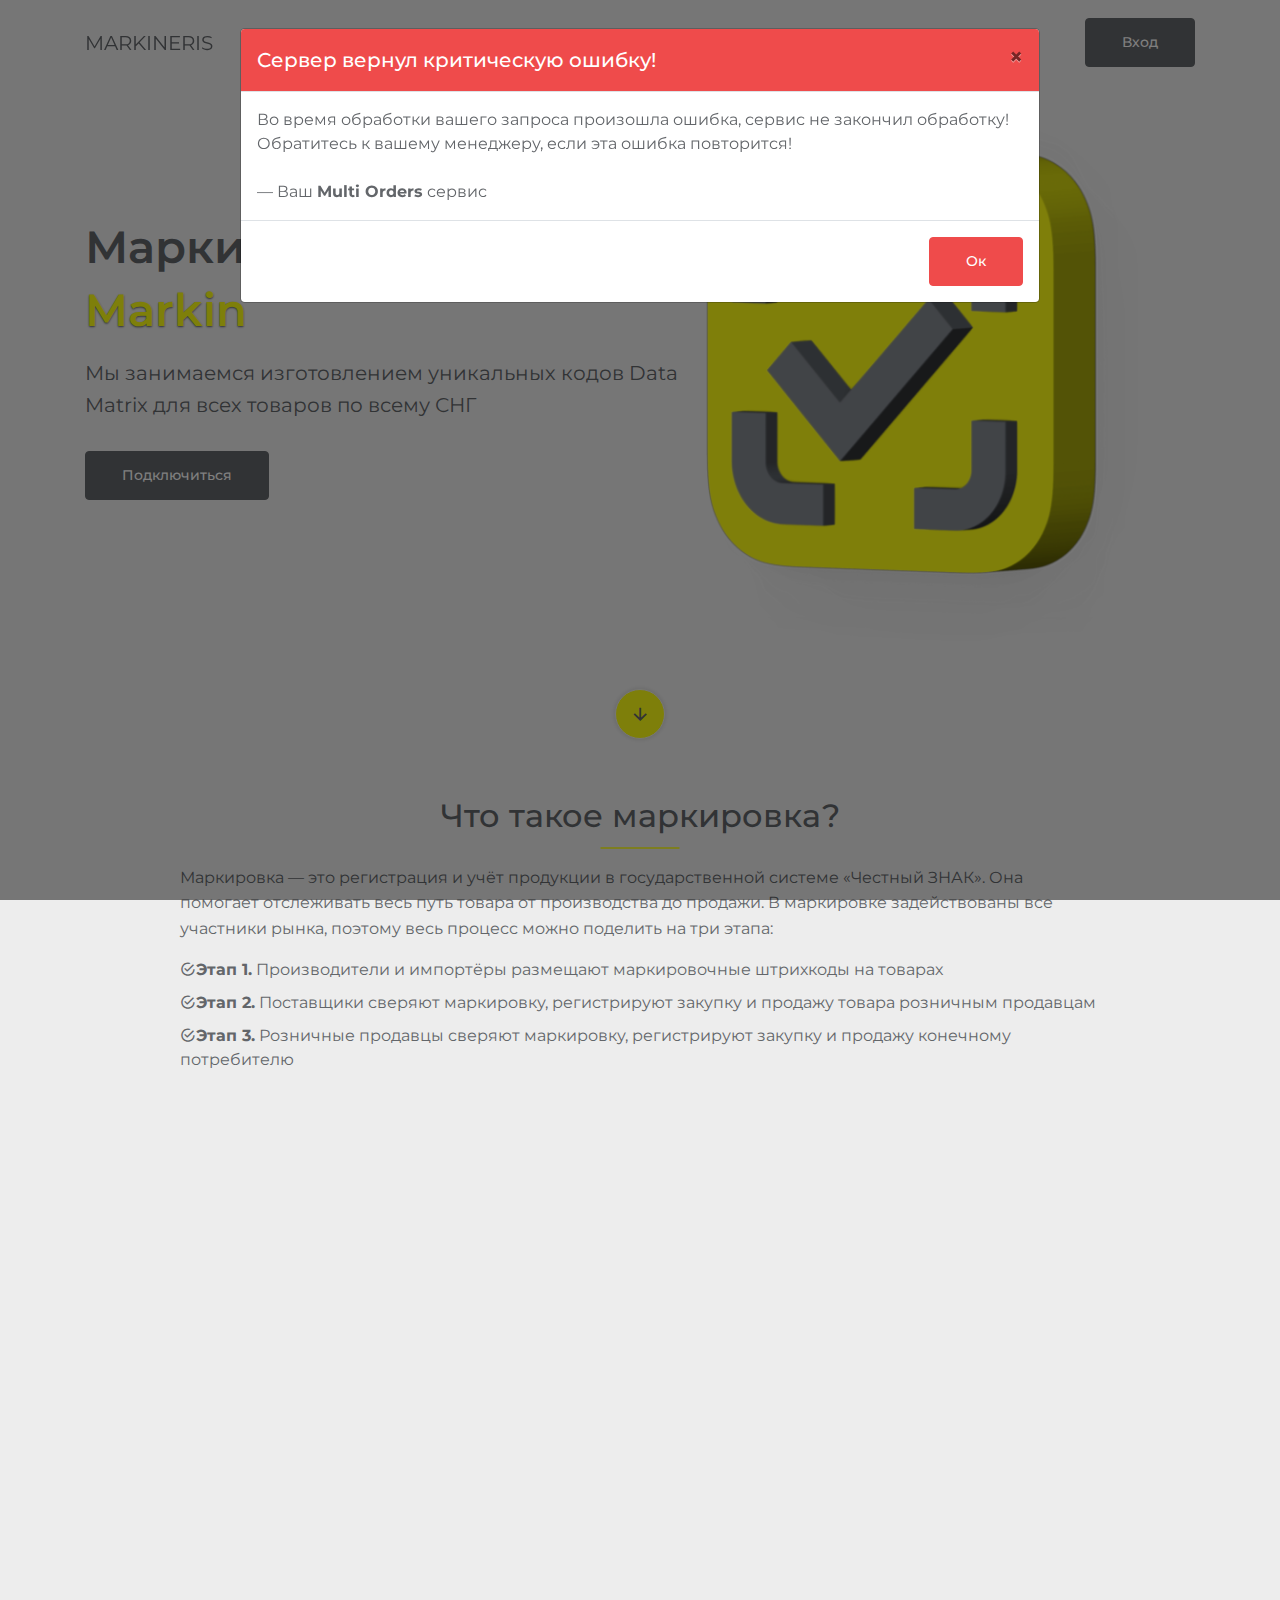
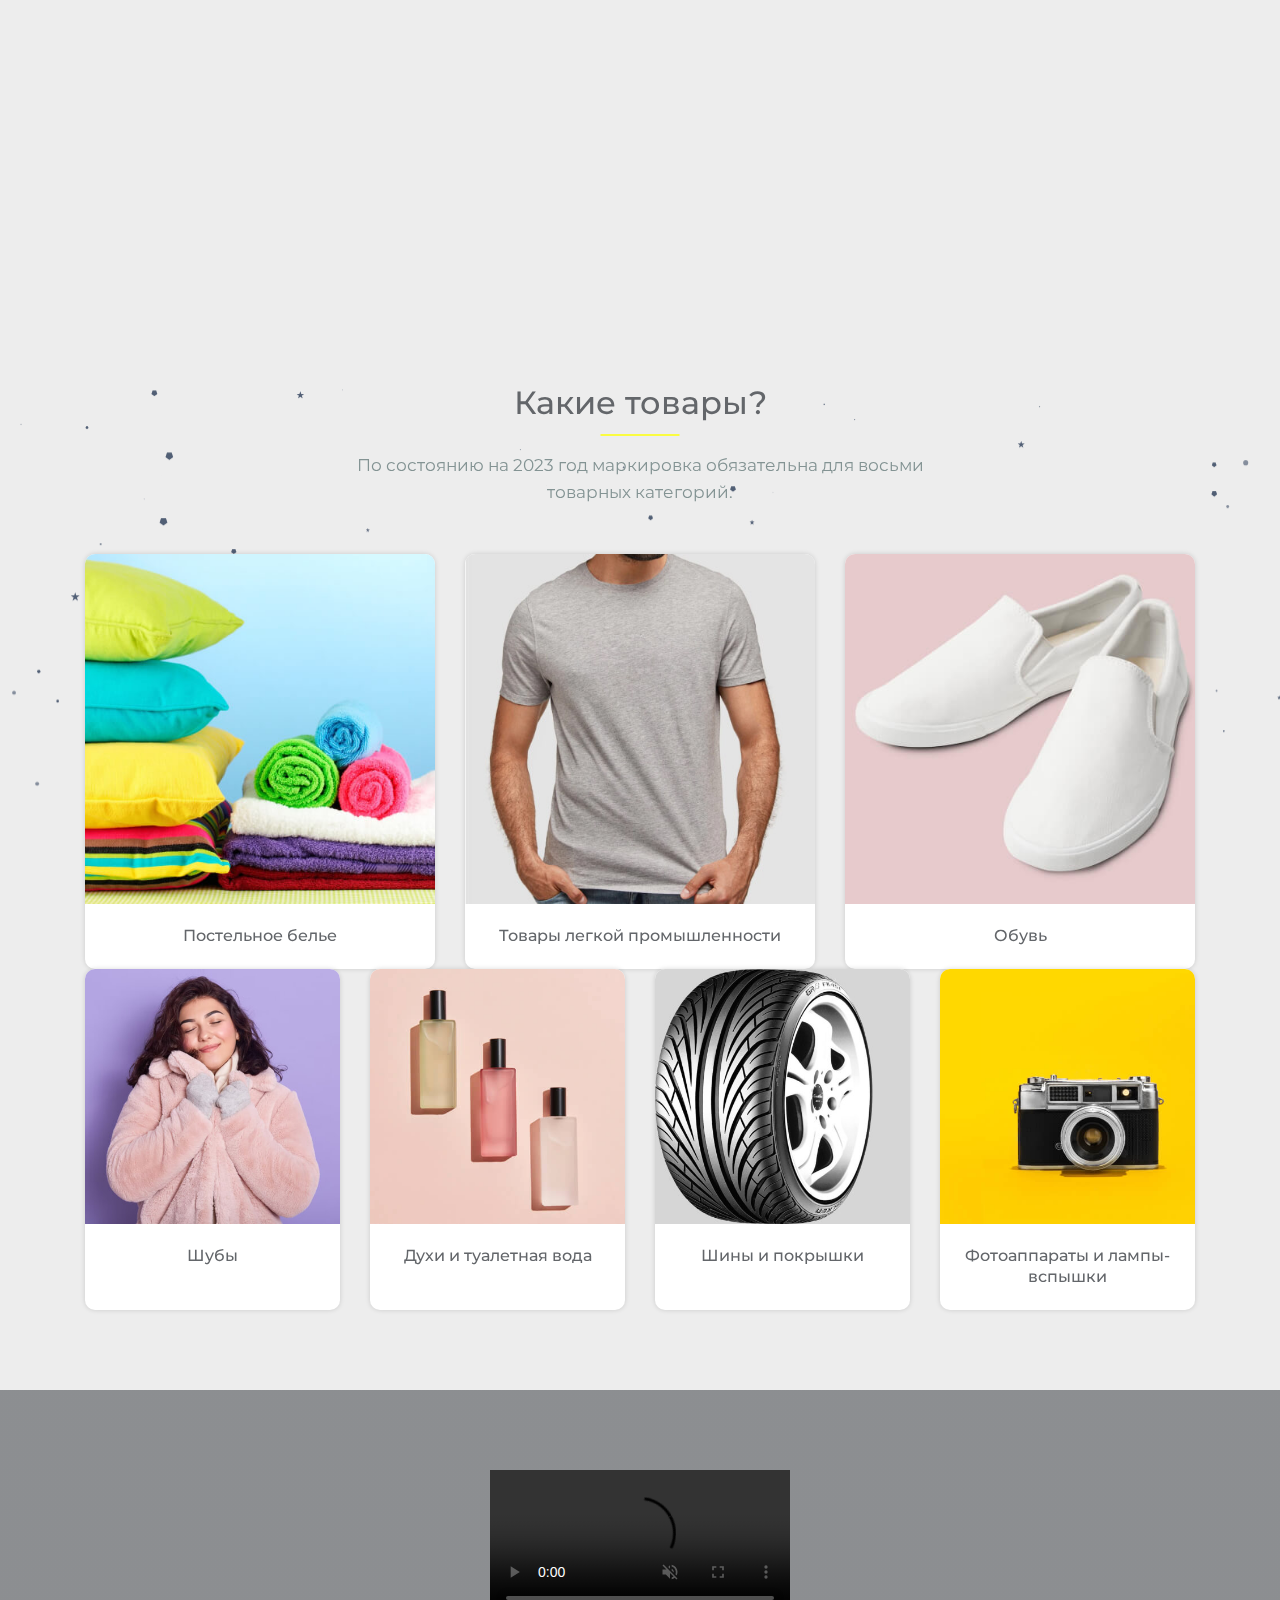
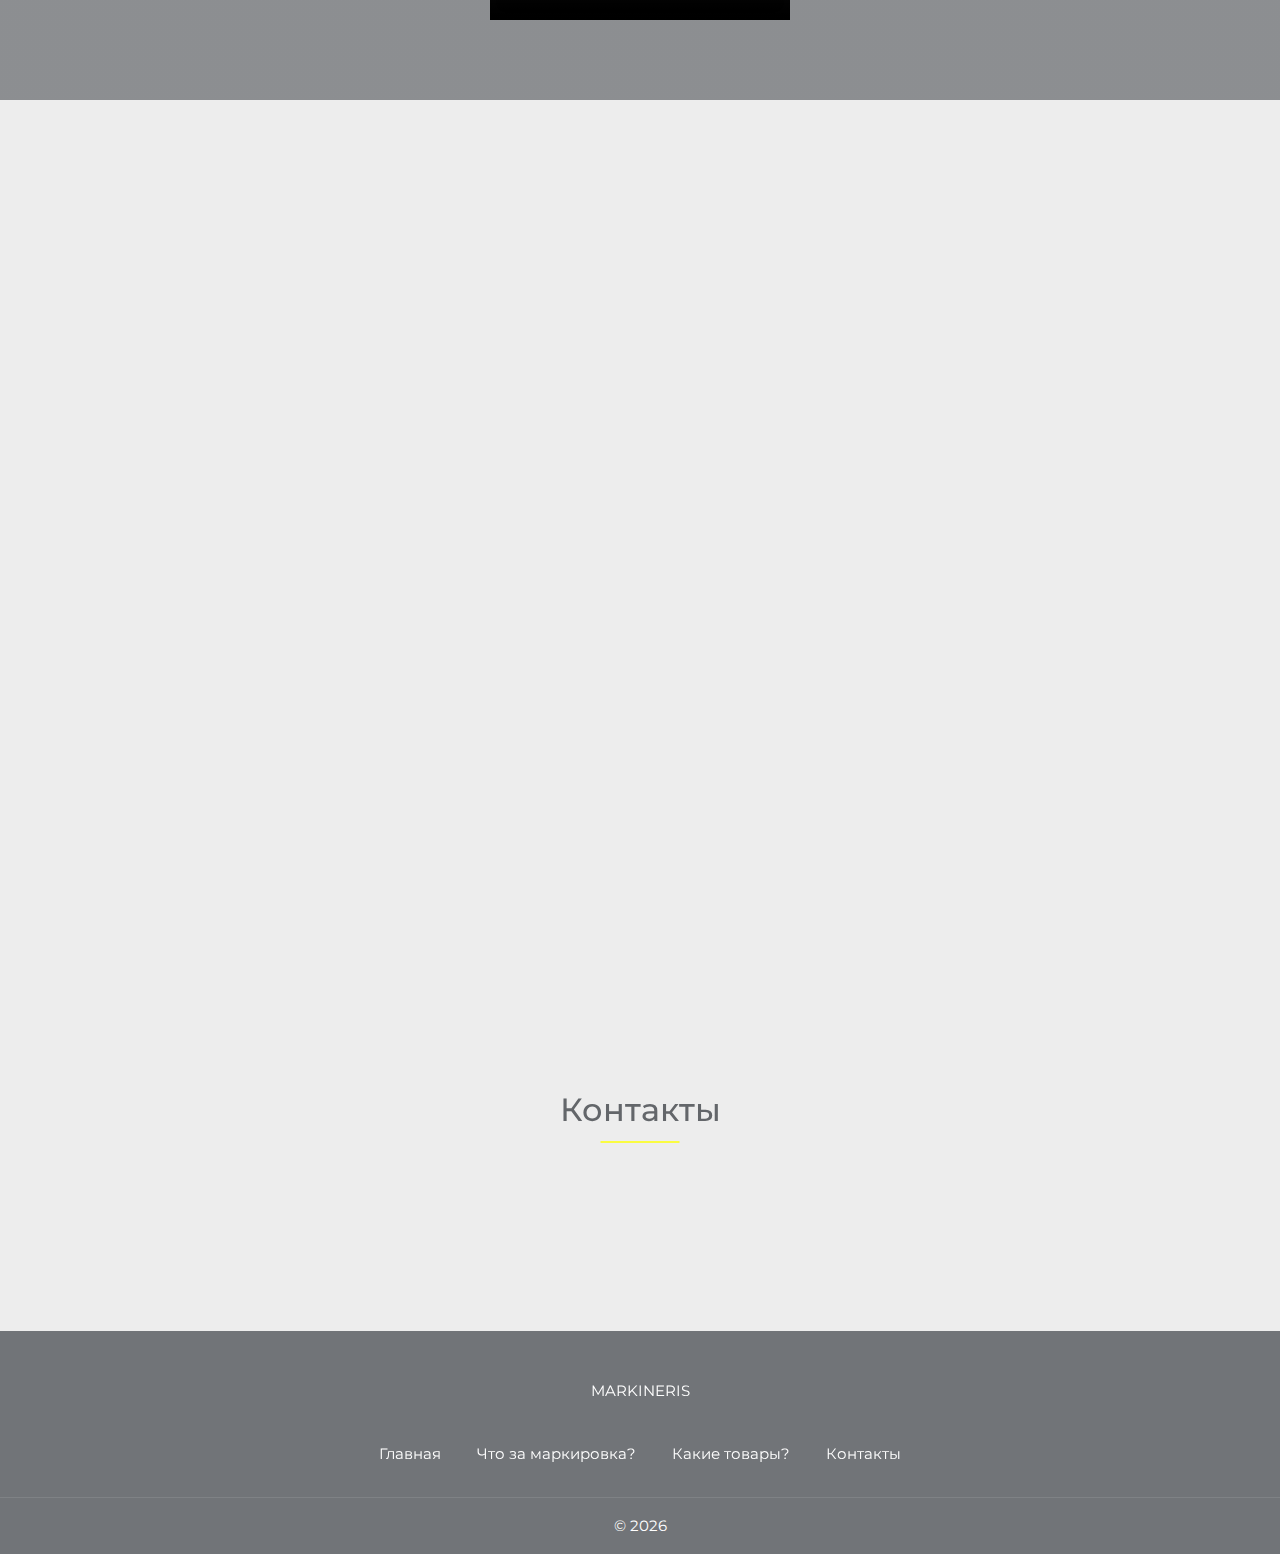
==== markineris_error.html @ 499746fa "Create README.md" ====
<!DOCTYPE html>
<html lang="ru">

<head>
    <meta charset="utf-8" />
    <title>Markineris - Изготовление уникальных кодов Data Matrix для всех товаров</title>
    <meta name="viewport" content="width=device-width, initial-scale=1.0">
    <meta name="description" content="Изготовление уникальных кодов Data Matrix для всех товаров" />

    <!-- fevicon -->
    <link rel="shortcut icon" href="images/favicon.ico">

    <!-- Bootstrap css -->
    <!--<link rel="stylesheet" href="css/bootstrap.min.css" type="text/css" />-->
    <link rel="stylesheet" href="https://cdn.jsdelivr.net/npm/bootstrap@4.6.2/dist/css/bootstrap.min.css">
    

    <!-- animation -->
    <link rel="stylesheet" href="css/aos.css" />

    <!-- Icon -->
    <link rel="stylesheet" href="css/materialdesignicons.min.css" type="text/css" />

    <!-- css -->
    <link rel="stylesheet" href="css/style.css" type="text/css" />


</head>

<body data-bs-spy="scroll" data-bs-target="#navbar" data-bs-offset="71">

    <nav class="navbar navbar-expand-lg fixed-top navbar-dark navbar-custom sticky" id="navbar">
        <div class="container">
            <!-- LOGO -->
            <a class="navbar-brand text-uppercase" href="https://multi-services.herokuapp.com/login">
                <span class="text-dark">Markineris</span>
            </a>

            <button class="navbar-toggler" type="button" data-bs-toggle="collapse" data-bs-target="#navbarCollapse"
                aria-controls="navbarCollapse" aria-expanded="false" aria-label="Toggle navigation">
                <span class="mdi mdi-menu"></span>
                <!-- toggle button -->
            </button>

            <div class="collapse navbar-collapse" id="navbarCollapse">
                <ul class="navbar-nav mx-auto" id="navbar-navlist">
                    <li class="nav-item">
                        <a class="nav-link active text-dark" href="#home">Главная</a>
                    </li>
                    <li class="nav-item">
                        <a class="nav-link text-dark" href="#features">Что за маркировка?</a>
                    </li>
                    <li class="nav-item">
                        <a class="nav-link text-dark" href="#products">Какие товары?</a>
                    </li>
                    <li class="nav-item">
                        <a class="nav-link mb-3 mb-lg-0 text-dark" href="#contact">Контакты</a>
                    </li>
                </ul>
                <!-- Button trigger  -->
                <a href="https://multi-services.herokuapp.com/login"><button type="button" class="btn btn-dark">
                    Вход
                </button></a>
                <!-- Nav btn -->
            </div>
        </div><!-- End container -->
    </nav>
    <!-- End Navbar -->

    <div class="overflow-hidden-x">
        <!-- Start Home -->
        <section class="section home home-1" id="home">
            <!-- <div class="bg-overlay"></div> -->
            <div class="container">
                <div class="row align-items-center">
                    <div class="col-lg-7">
                        <div class="home-heading">
                            <h1 class="mb-3 text-dark"> Маркируйте с нами - <br> <span
                                    class="typewrite text-primary  d-inline-block fw-bolder" data-period="2000"
                                    data-type='[ "Markineris" ]'>
                                    <span class="wrap"></span> </span>
                            </h1>
                        </div>
                        <p class="text-dark-50 fs-20">Мы занимаемся изготовлением уникальных кодов Data Matrix для всех
                            товаров по всему СНГ</p>
                        <div class="home-btn hstack gap-2 flex-column d-sm-block">
                            <a class="btn btn-dark me-1" href="https://multi-services.herokuapp.com/login">Подключиться</a>
                        </div>
                    </div><!-- end col-->
                </div><!-- end row-->
            </div><!--end container-->
        </section>
        <!-- End Home -->

        <div class="container-fluid">
            <div class="row">
                <div class="home-shape-arrow">
                    <a href="#features" class="mouse-down"><i
                            class="mdi mdi-arrow-down arrow-icon text-dark h5"></i></a>
                </div>
            </div><!--end row-->
        </div><!--end container-->

        <!-- Start features -->
        <section class="section feature" id="features">
            <div class="container">
                <div class="row justify-content-center">
                    <div class="col-lg-7">
                        <div class="text-center mb-4">
                            <h2 class="heading">Что такое маркировка?</h2>
                        </div>
                    </div><!-- end col-->
                    <div class="col-10">
                        <p>Маркировка — это регистрация и учёт продукции в государственной системе «Честный ЗНАК». Она
                            помогает отслеживать весь путь товара от производства до продажи. В маркировке задействованы
                            все участники рынка, поэтому весь процесс можно поделить на три этапа:</p>
                        <ul class="list-reset">
                            <li class="mb-2"><span
                                    class="mdi mdi-checkbox-marked-circle-outline text-dark fw-bolder fs-5 me-1"></span><b>Этап
                                    1.</b> Производители и импортёры размещают маркировочные штрихкоды на товарах</li>
                            <li class="mb-2"><span
                                    class="mdi mdi-checkbox-marked-circle-outline text-dark fw-bolder fs-5 me-1"></span><b>Этап
                                    2.</b> Поставщики сверяют маркировку, регистрируют закупку и продажу товара
                                розничным
                                продавцам</li>
                            <li class="mb-2"><span
                                    class="mdi mdi-checkbox-marked-circle-outline text-dark fw-bolder fs-5 me-1"></span><b>Этап
                                    3.</b> Розничные продавцы сверяют маркировку, регистрируют закупку и продажу
                                конечному
                                потребителю</li>
                        </ul>
                        <div class="text-center" data-aos="fade-bootom" data-aos-duration="1800"> <img
                                src="images/mark.png" alt=" Что такое маркировка" class="img-fluid mt-5 mx-auto"  loading="lazy"></div>
                    </div>
                </div><!-- end row-->
                <div class="row justify-content-center">
                    <div class="col-lg-4 col-md-7 mt-sm-4">
                        <div data-aos="fade-right" data-aos-duration="1800">
                            <div class="feature-card p-3 py-sm-4 rounded d-flex">
                                <div class="flex-shrink-0">
                                    <i class="mdi mdi-responsive text-primary float-start me-3 h1 main-icon"></i>
                                </div>
                                <div class="flex-grow-1 ms-2">
                                    <div class="content">
                                        <h3 class="title">с 2019</h3>
                                        <p class="text-muted mt-2">на рынке маркировки товаров</p>
                                    </div>
                                </div>
                            </div>
                        </div>
                    </div><!-- end col -->
                    <div class="col-lg-4 col-md-7 mt-sm-4">
                        <div class="feature-card p-3 py-sm-4 rounded" data-aos="fade-bottom" data-aos-duration="1800">
                            <i class="mdi mdi-layers-triple-outline text-primary float-start me-3 h1 main-icon"></i>
                            <div class="content d-block overflow-hidden">
                                <h3 class="title">10 000+</h3>
                                <p class="text-muted mt-2">положительных отзывов</p>

                            </div>
                        </div>
                    </div><!-- end col -->
                    <div class="col-lg-4 col-md-7 mt-sm-4">
                        <div data-aos="fade-left" data-aos-duration="1800">
                            <div class="feature-card p-3 py-sm-4 rounded">
                                <i
                                    class="mdi mdi-clipboard-flow-outline text-primary float-start me-3 h1 main-icon"></i>
                                <div class="content d-block overflow-hidden">
                                    <h3 class="title">5 000 000+</h3>
                                    <p class="text-muted mt-2">проданных маркировок </p>
                                </div>
                            </div>
                        </div>
                    </div><!-- end col -->
                </div><!-- end row -->

            </div><!-- end container -->
        </section>
        <!-- end Features -->

        <!-- Start products -->
        <section id="products" class="section team pt-0" style="z-index: 1;">
            <div id="particles-js" style="z-index: -1;">
            </div>
            <!-- end particles -->
            <div class="container">
                <div class="row justify-content-center">
                    <div class="col-lg-7">
                        <div class="text-center mb-5">
                            <h2 class="heading">Какие товары?</h2>
                            <p class="text-muted fs-17">По состоянию на 2023 год маркировка обязательна для восьми
                                товарных категорий.</p>
                        </div>
                    </div><!-- end col-->
                </div><!-- end row -->
                <div class="row gy-4">
                    <div class="col-6 col-lg-4 col-sm-6">
                        <div class="team-card">
                            <div class="team-card-img">
                                <img class="img-fluid" src="images/type/image 10.jpg" alt="image"  loading="lazy">

                            </div>
                            <div class="team-card-text-2">
                                <h6 class="fw-bold mb-0">Постельное белье</h5>
                            </div>
                        </div>
                    </div><!-- end col -->

                    <div class="col-6 col-lg-4 col-sm-6">
                        <div class="team-card">
                            <div class="team-card-img">
                                <img class="img-fluid" src="images/type/image 3.jpg" alt="image" loading="lazy">

                            </div>
                            <div class="team-card-text-2">
                                <h6 class="fw-bold mb-0">Товары легкой промышленности</h5>
                            </div>
                        </div>
                    </div><!-- end col -->
                    <div class="col-6 col-lg-4 col-sm-6">
                        <div class="team-card">
                            <div class="team-card-img">
                                <img class="img-fluid" src="images/type/image 4.jpg" alt="image" loading="lazy">

                            </div>
                            <div class="team-card-text-2">
                                <h6 class="fw-bold mb-0">Обувь</h5>
                            </div>
                        </div>
                    </div><!-- end col -->
                    <div class="col-6 col-lg-3 col-sm-6">
                        <div class="team-card">
                            <div class="team-card-img">
                                <img class="img-fluid" src="images/type/image 5.jpg" alt="image" loading="lazy">

                            </div>
                            <div class="team-card-text-2">
                                <h6 class="fw-bold mb-0">Шубы</h5>
                            </div>
                        </div>
                    </div><!-- end col -->
                    <div class="col-6 col-lg-3 col-sm-6">
                        <div class="team-card">
                            <div class="team-card-img">
                                <img class="img-fluid" src="images/type/image 6.jpg" alt="image" loading="lazy">

                            </div>
                            <div class="team-card-text-2">
                                <h6 class="fw-bold mb-0">Духи и туалетная вода</h5>
                            </div>
                        </div>
                    </div><!-- end col -->
                    <div class="col-6 col-lg-3 col-sm-6">
                        <div class="team-card">
                            <div class="team-card-img">
                                <img class="img-fluid" src="images/type/image 7.jpg" alt="image" loading="lazy">

                            </div>
                            <div class="team-card-text-2">
                                <h6 class="fw-bold mb-0">Шины и покрышки</h5>
                            </div>
                        </div>
                    </div><!-- end col -->
                    <div class="col-6 col-lg-3 col-sm-6">
                        <div class="team-card">
                            <div class="team-card-img">
                                <img class="img-fluid" src="images/type/image 8.jpg" alt="image" loading="lazy">

                            </div>
                            <div class="team-card-text-2">
                                <h6 class="fw-bold mb-0">Фотоаппараты и лампы-вспышки</h5>
                            </div>
                        </div>
                    </div><!-- end col -->
                </div><!-- end row-->
            </div><!-- end cotainer-->
        </section>
        <!-- End products -->

        <!-- Start cta -->
                <section class="section cta">
              <div class="container">
                <div class="row justify-content-center text-center">

                        <video controls autoplay loop muted
                                />
                            <source src="video/video_markineris.mp4"
                                    type="video/mp4">
                        </video>

                </div>
              </div>

        </section>
        <!-- End cta -->

        <section>
            <div class="container">
                <div class="row my-sm-5 py-5 align-items-center justify-content-between">
                    <div class="col-lg-6">
                        <div data-aos="fade-right" data-aos-duration="1800">
                            <div class="card bg-transparent border-0 mb-3 mb-lg-0">
                                <img src="images/qr.jpeg" class="img-fluid rounded-3" alt="" loading="lazy">
                            </div>
                        </div>
                    </div><!-- end col -->
                    <div class="col-lg-5">
                        <div data-aos="fade-left" data-aos-duration="1800">
                            <h3 class="feature-heading mb-2">Почему стоит доверять именно нам?</h3>
                            <ul class="feature-list list-reset">
                                <li class="mb-3"><span
                                        class="mdi mdi-checkbox-marked-circle-outline text-dark fw-bolder fs-5 me-1">
                                    </span>
                                    <span class="fw-bolder fs-5">Уникальность</span><br>
                                    <span class="list-up">Индивидуально работаем с каждым клиентом</span>
                                </li>
                                <li class="mb-3"><span
                                        class="mdi mdi-checkbox-marked-circle-outline text-dark fw-bolder fs-5 me-1">
                                    </span>
                                    <span class="fw-bolder fs-5">Скорость</span><br>
                                    <span class="list-up">В течении дня маркировка будет уже готова</span>
                                </li>
                                <li class="mb-3"><span
                                        class="mdi mdi-checkbox-marked-circle-outline text-dark fw-bolder fs-5 me-1">
                                    </span>
                                    <span class="fw-bolder fs-5">Цены</span><br>
                                    <span class="list-up">У нас самые выгодные цены на рынке</span>
                                </li>
                                <li class="mb-3"><span
                                        class="mdi mdi-checkbox-marked-circle-outline text-dark fw-bolder fs-5 me-1">
                                    </span>
                                    <span class="fw-bolder fs-5">Качество</span><br>
                                    <span class="list-up">Если нашли какие-то недочёты, сразу же переделаем</span>
                                </li>
                            </ul>
                            <a class="btn btn-dark" href="#client_messageModal"  data-toggle="modal" data-target="#client_messageModal" data-backdrop="static">Подключиться</a>
                        </div>
                    </div><!-- end col -->
                </div><!-- end row -->
                <div class="row align-items-center justify-content-between">
                    <div class="col-lg-6">
                        <div data-aos="fade-right" data-aos-duration="1800">
                            <h3 class="feature-heading">Занимаемся ли мы только маркировкой товаров?</h3>
                            <p class="text-muted">Конечно же нет!<br> Мы также можем помочь вам с сертификацией
                                брендовых товаров. Кроме того, мы поможем с установкой и регистрацией программы “Честный
                                ЗНАК”</p>
                        </div>
                    </div><!-- end col -->
                    <div class="col-lg-6">
                        <div data-aos="fade-left" data-aos-duration="1800">
                            <div class="card bg-transparent border-0">
                                <img src="images/qr2.jpeg" class="img-fluid" alt=""  loading="lazy">
                            </div>
                        </div>
                    </div><!-- end col -->
                </div><!-- end row-->
            </div>
        </section>

        <!-- Start contact -->
        <section class="section contact" id="contact">
            <div class="container">
                <div class="row justify-content-center">
                    <div class="col-lg-6">
                        <div class="text-center mb-5">
                            <h2 class="heading">Контакты</h2>
                            <p class="text-muted mt-2 fs-17"></p>
                        </div>
                    </div><!-- end col -->
                </div><!-- end row -->
                <div class="row align-items-center gy-3">
                    <div class="col-6 align-self-center">
                        <div data-aos="fade-right" data-aos-duration="1800">

                            Whatsapp : <a href="https://wa.me/79959146126" target="_blank"
                                class="primary-link text-decoration-underline"> +7 995 914-61-26</a> <br>
                            Телеграмм : <a href="https://t.me/markineris" target="_blank"
                                class="primary-link text-decoration-underline"> @markineris</a> <br>
                            Email : <a href="mailto:markineris@gmail.com"
                                class="primary-link text-decoration-underline">markineris@gmail.com</a>
                        </div>
                    </div>

                </div><!--end row-->
            </div><!--end container-->
        </section>
        <!-- End contect -->

        <!-- START FOOTER -->
        <footer class="section footer py-4">
            <div class="container">
                <div class="row justify-content-center">
                    <div class="col-lg-6 col-sm-10 text-center">

                        <p class="mx-auto mt-sm-4">MARKINERIS </p>
                       
                    </div><!--end col-->
                </div><!--end row-->
                <div class="row justify-content-center">
                    <div class="col-lg-12">
                        <div class="text-center mt-3">
                            <ul class="list-unstyled mb-0">
                                <li class="list-inline-item mx-lg-3 m-2">
                                    <a class="text-white" href="/">Главная</a>
                                </li>
                                <li class="list-inline-item mx-lg-3 m-2">
                                    <a class="text-white" href="#features">Что за маркировка?</a>
                                </li>
                                <li class="list-inline-item mx-lg-3 m-2">
                                    <a class="text-white" href="#products">Какие товары?</a>
                                </li>
                                <li class="list-inline-item mx-lg-3 m-2">
                                    <a class="text-white" href="#contact">Контакты</a>
                                </li>
                            </ul>
                        </div>
                    </div><!-- end col-->
                </div><!-- end row-->
            </div><!--end container-->
        </footer>
        <!-- END FOOTER -->
    </div>


    <!-- FOOTER-ALT -->
    <div class="footer-alt pt-3 pb-3">
        <div class="container">
            <div class="row">
                <div class="col-lg-12">
                    <div class="text-center">
                        <p class="mb-0 text-white fs-15">©
                            <script>document.write(new Date().getFullYear())</script>
                        </p>
                    </div>
                </div>
            </div>
        </div>
    </div>
    <!-- END FOOTER-ALT -->


<div class="modal fade" id="client_messageModal" tabindex="-1" role="dialog" aria-labelledby="client_messageModalLabel" aria-hidden="true">
  <div class="modal-dialog modal-lg" role="document">
    <div class="modal-content">
      <div class="modal-header text-white bg-danger">
        <h5 class="modal-title" >Сервер вернул критическую ошибку!</h5>
        <button type="button" class="close" data-dismiss="modal" aria-label="Close">
          <span aria-hidden="true">&times;</span>
        </button>
      </div>
      <div class="modal-body">
	Во время обработки вашего запроса произошла ошибка, сервис не закончил обработку! Обратитесь к вашему менеджеру, если эта ошибка повторится!
	<br><br>
	— Ваш <b>Multi Orders</b> сервис
      </div>
      <div class="modal-footer">
        <button type="button" class="btn btn-danger"  data-dismiss="modal">Ок</button>
         
      </div>
    </div>
  </div>
</div>


    <!--start back-to-top-->
    <button onclick="topFunction()" id="back-to-top">
        <i class="mdi mdi-arrow-up"></i>
    </button>
    <!--end back-to-top-->

    <!--Bootstrap Js-->

  <script src="https://cdn.jsdelivr.net/npm/jquery@3.6.1/dist/jquery.slim.min.js"></script>

  <script src="https://cdn.jsdelivr.net/npm/bootstrap@4.6.2/dist/js/bootstrap.bundle.min.js"></script>
  <script>
  
      $(window).on('load',function(){        
        $("#client_messageModal").modal({backdrop: "static"});
    });
  </script>
  
    <!-- animation -->
    <script src="js/aos.js"></script>


    <!-- Team particles-->
    <script src="js/particles.min.js"></script>

    <!-- App Js -->
    <script src="js/app.js"></script>

</body>

</html>
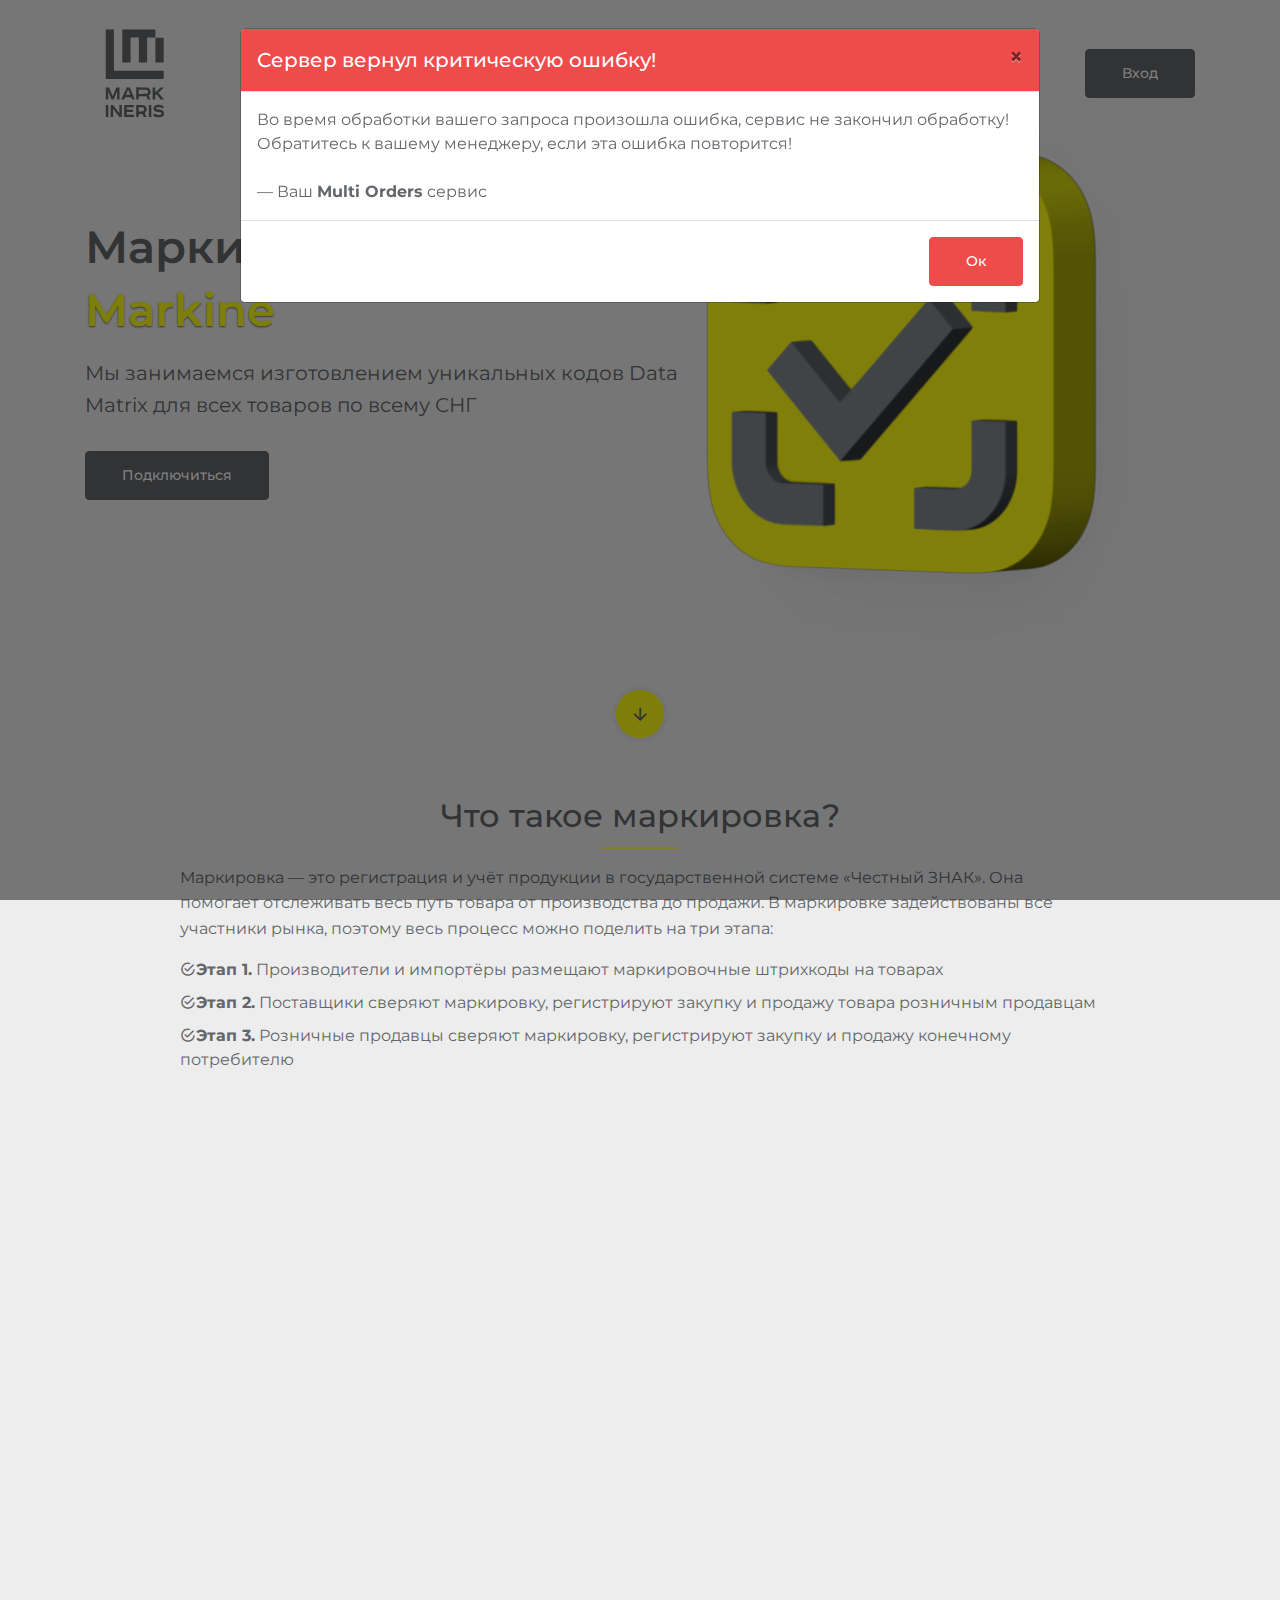
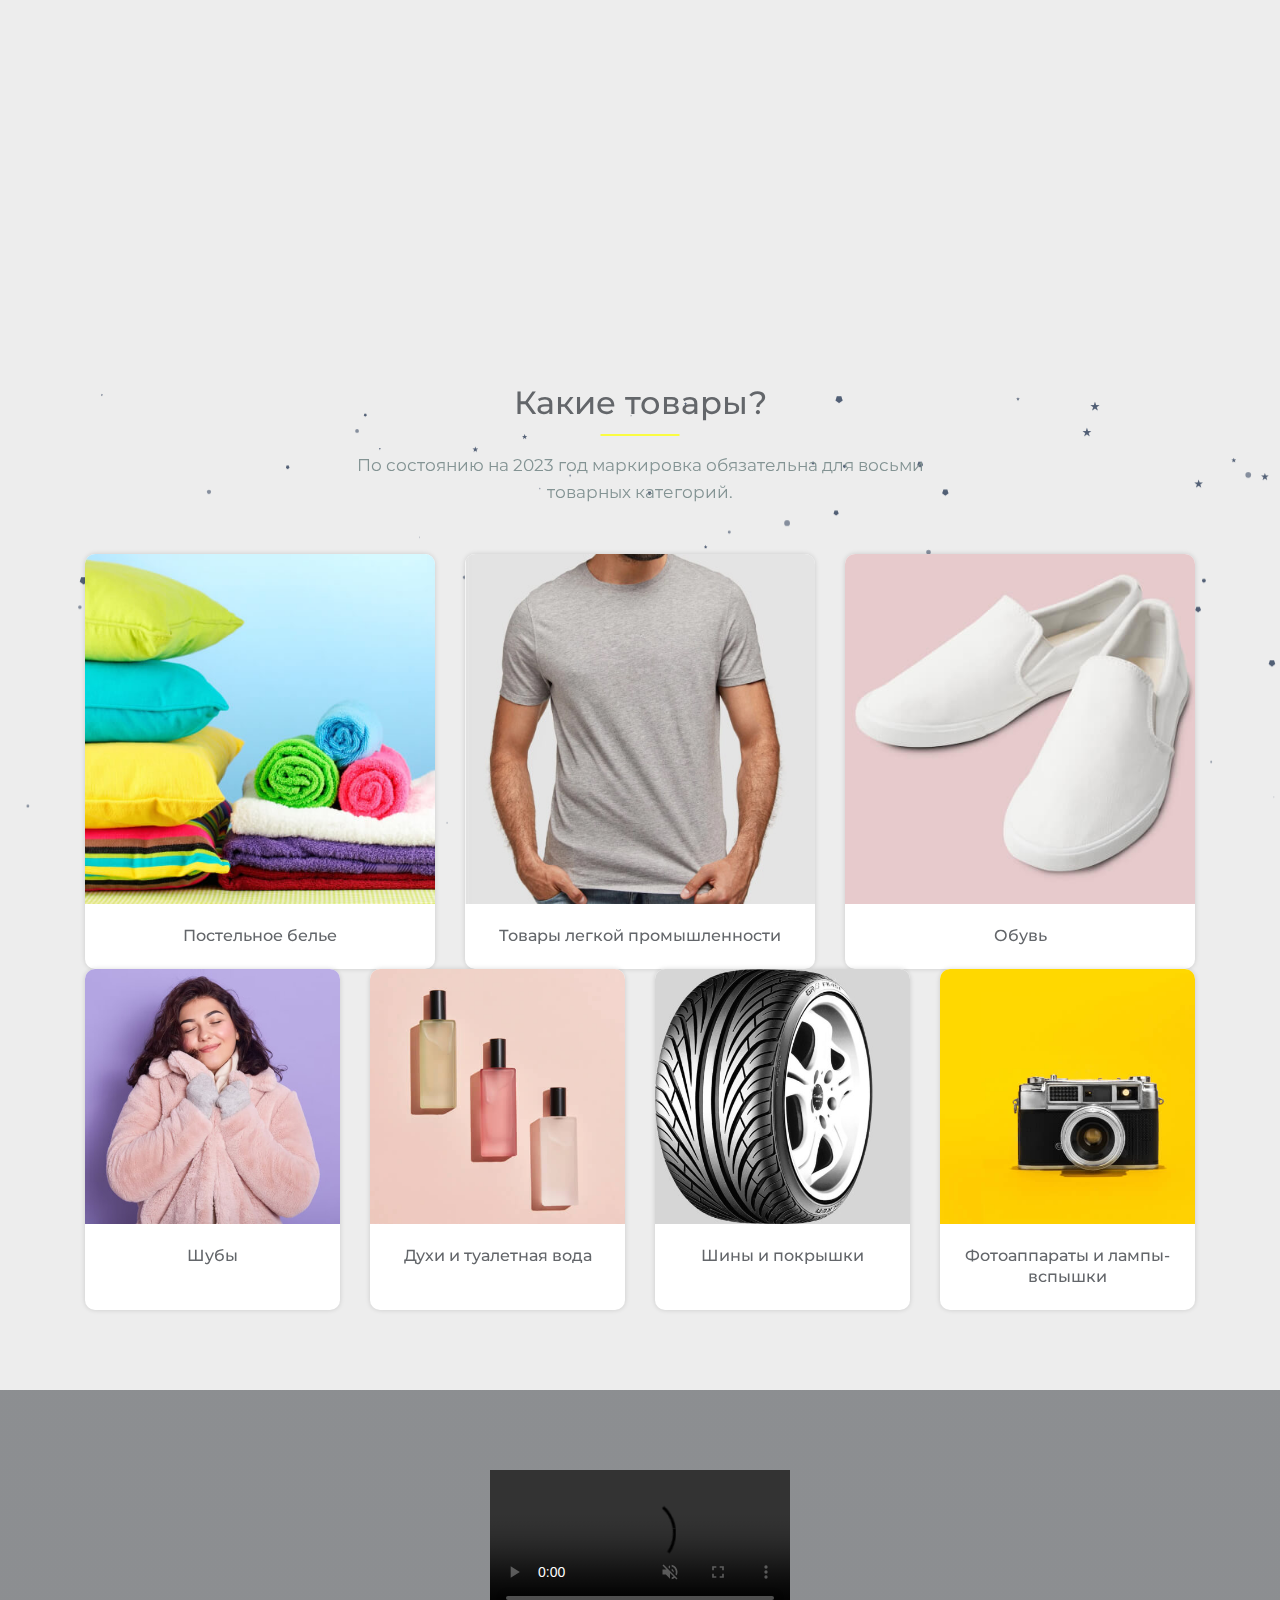
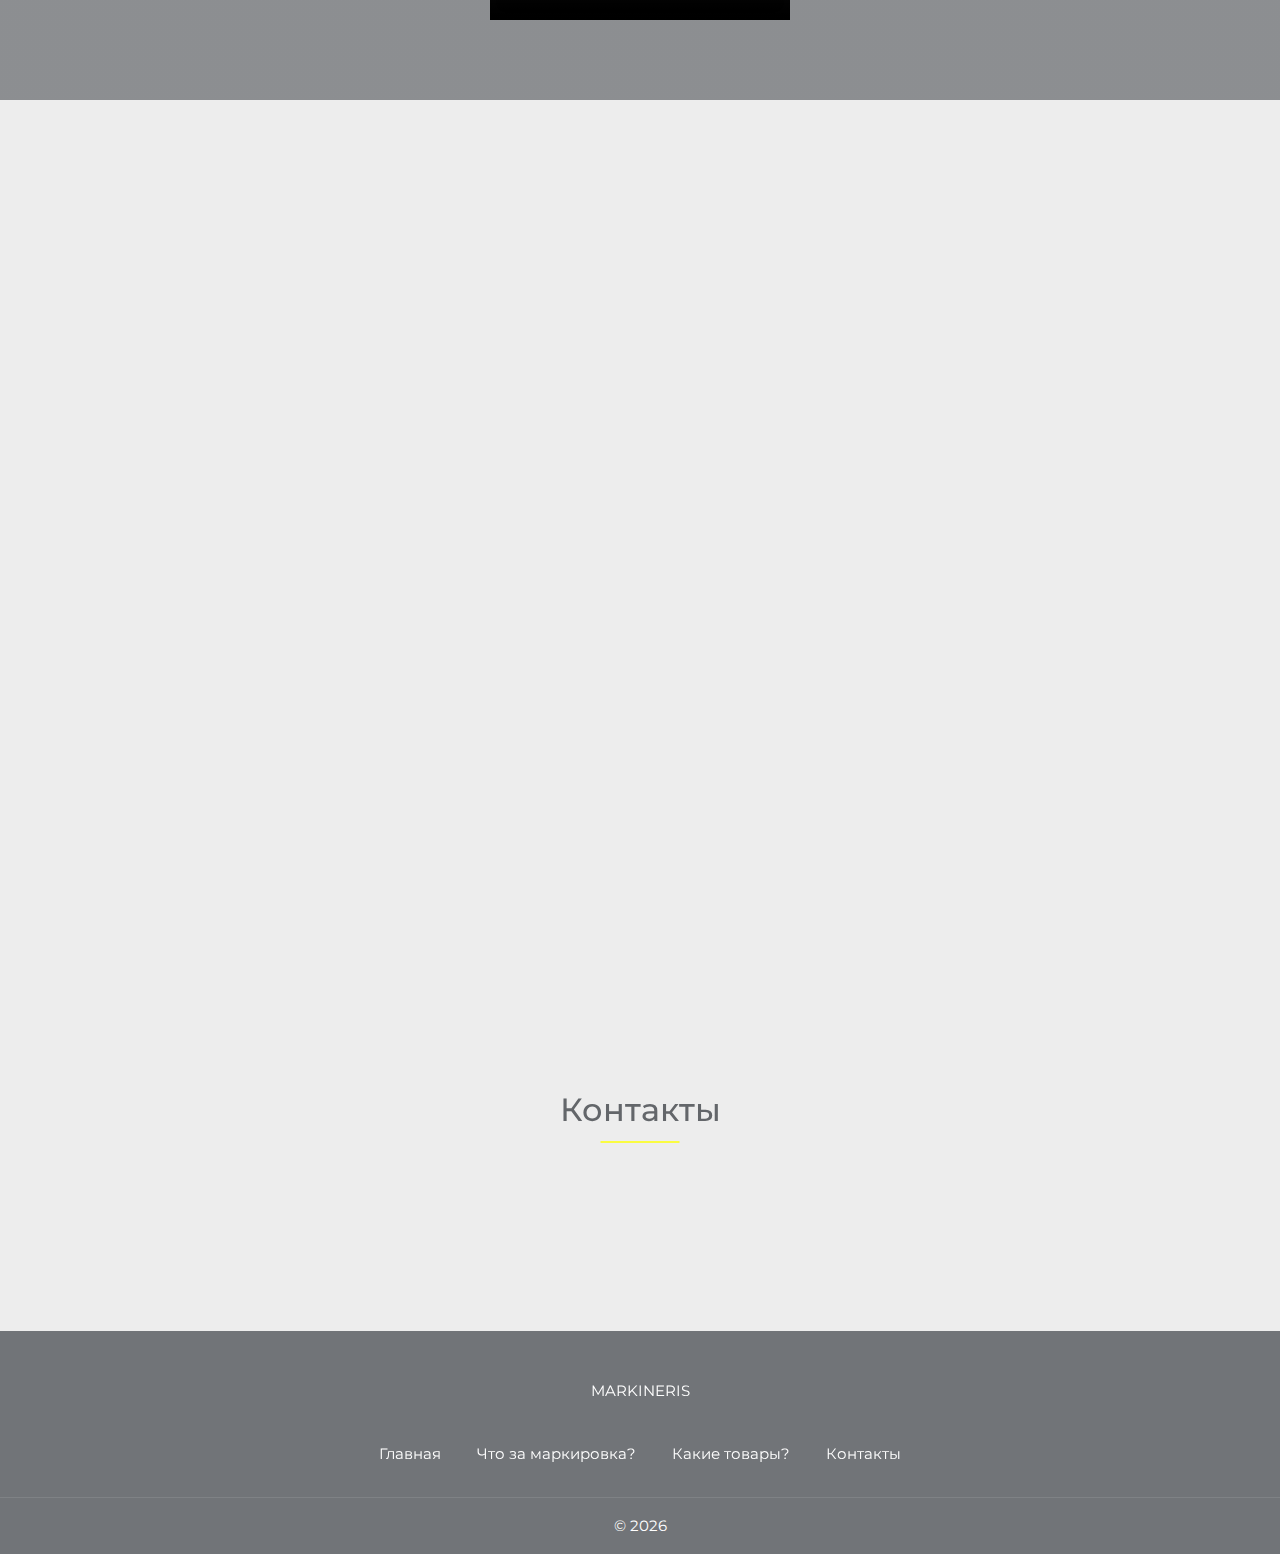
==== commit 8690cd65: "Update markineris_error.html" ====
--- a/markineris_error.html
+++ b/markineris_error.html
@@ -33,7 +33,60 @@
         <div class="container">
             <!-- LOGO -->
             <a class="navbar-brand text-uppercase" href="https://multi-services.herokuapp.com/login">
-                <span class="text-dark">Markineris</span>
+                <svg version="1.0" xmlns="http://www.w3.org/2000/svg" width="100" height="100%" viewBox="0 0 713.000000 713.000000" preserveAspectRatio="xMidYMid meet" class="logos" >
+
+                    <g transform="translate(0.000000,713.000000) scale(0.100000,-0.100000)" fill="#62666A" stroke="none">
+                    <path d="M1480 4900 l0 -1770 2065 0 2065 0 0 295 0 295 -1772 2 -1773 3 -3
+                    1473 -2 1472 -290 0 -290 0 0 -1770z" class="svg-elem-1"></path>
+                    <path d="M2660 5495 l0 -1175 295 0 295 0 0 885 0 885 295 0 295 0 0 -885 0
+                    -885 295 0 295 0 0 885 0 885 295 0 295 0 0 290 0 290 -1180 0 -1180 0 0
+                    -1175z" class="svg-elem-2"></path>
+                    <path d="M5020 5200 l0 -880 295 0 295 0 0 880 0 880 -295 0 -295 0 0 -880z" class="svg-elem-3"></path>
+                    <path d="M1485 2528 c-3 -7 -4 -202 -3 -433 l3 -420 89 -3 89 -3 -5 291 c-2
+                    159 -2 290 1 290 3 0 58 -130 121 -288 l115 -287 75 0 75 0 52 121 c28 66 79
+                    192 113 280 34 87 65 163 70 168 5 5 8 -115 7 -280 l-2 -289 88 -3 87 -3 0
+                    436 0 435 -110 0 -110 0 -25 -56 c-14 -31 -71 -173 -127 -315 -57 -142 -106
+                    -259 -110 -259 -3 0 -38 80 -77 178 -39 97 -97 238 -130 312 l-60 135 -111 3
+                    c-83 2 -112 -1 -115 -10z" class="svg-elem-4"></path>
+                    <path d="M2962 2503 c-29 -57 -372 -820 -372 -827 0 -12 187 -6 197 7 6 6 23
+                    45 38 85 l28 72 220 -2 220 -3 35 -82 35 -83 93 0 c51 0 95 3 97 8 3 4 -78
+                    198 -179 432 l-183 425 -105 3 -105 3 -19 -38z m195 -313 l71 -180 -154 0
+                    -153 0 70 171 c76 187 77 189 88 189 4 0 40 -81 78 -180z" class="svg-elem-5"></path>
+                    <path d="M3650 2105 l0 -436 88 3 87 3 3 113 3 112 268 0 268 0 54 -112 54
+                    -113 98 -3 c53 -1 97 1 97 5 0 4 -32 70 -71 145 -38 76 -66 138 -62 138 16 0
+                    95 85 116 125 18 33 22 57 22 135 0 81 -4 102 -25 143 -31 61 -86 112 -159
+                    146 l-56 26 -392 3 -393 3 0 -436z m778 242 c94 -51 95 -197 2 -252 -33 -19
+                    -55 -20 -317 -23 l-283 -3 0 151 0 151 283 -3 c249 -3 286 -5 315 -21z" class="svg-elem-6"></path>
+                    <path d="M4825 2528 c-3 -7 -4 -202 -3 -433 l3 -420 90 0 90 0 3 152 3 152 46
+                    36 47 36 18 -23 c9 -13 77 -97 150 -188 l133 -165 118 -3 c64 -1 117 1 117 6
+                    0 7 -129 158 -397 463 -13 15 6 35 181 200 108 101 196 187 196 191 0 5 -52 8
+                    -116 8 l-116 0 -186 -180 -187 -179 -5 177 -5 177 -88 3 c-64 2 -89 -1 -92
+                    -10z" class="svg-elem-7"></path>
+                    <path d="M5100 1284 c-169 -46 -250 -169 -209 -319 16 -56 81 -117 152 -143
+                    31 -12 112 -29 179 -37 68 -8 139 -20 158 -26 75 -24 101 -80 61 -131 -27 -34
+                    -91 -51 -192 -50 -99 1 -179 24 -247 72 -23 16 -47 30 -52 30 -5 0 -30 -28
+                    -55 -62 l-46 -63 37 -33 c92 -80 224 -116 399 -109 137 5 187 19 259 75 70 53
+                    91 98 91 198 0 70 -3 86 -26 120 -54 81 -149 124 -337 150 -137 18 -198 41
+                    -207 77 -17 67 57 102 201 95 89 -5 103 -9 181 -49 l86 -43 38 45 c54 62 58
+                    78 23 106 -42 35 -140 80 -209 98 -74 19 -213 18 -285 -1z" class="svg-elem-8"></path>
+                    <path d="M1485 1278 c-3 -7 -4 -202 -3 -433 l3 -420 90 0 90 0 0 430 0 430
+                    -88 3 c-64 2 -89 -1 -92 -10z" class="svg-elem-9"></path>
+                    <path d="M1835 1277 c-3 -6 -4 -201 -3 -432 l3 -420 89 -3 89 -3 -6 301 c-3
+                    165 -4 300 -1 300 2 0 49 -64 104 -142 55 -79 156 -214 223 -300 l122 -158 85
+                    3 85 2 0 430 0 430 -89 3 -89 3 5 -301 c3 -165 3 -300 -1 -299 -3 0 -49 61
+                    -101 136 -52 75 -153 210 -224 300 l-128 163 -79 0 c-55 0 -81 -4 -84 -13z" class="svg-elem-10"></path>
+                    <path d="M2795 1277 c-3 -6 -4 -201 -3 -432 l3 -420 350 0 350 0 0 80 0 80
+                    -262 3 -263 2 0 95 0 95 225 0 225 0 0 85 0 85 -222 2 -223 3 -3 83 -3 82 256
+                    0 255 0 0 85 0 85 -340 0 c-263 0 -342 -3 -345 -13z" class="svg-elem-11"></path>
+                    <path d="M3650 855 l0 -436 88 3 87 3 3 112 3 113 127 0 127 -1 55 -112 55
+                    -112 98 -3 c53 -1 97 1 97 5 0 4 -31 67 -69 140 l-68 132 57 59 c73 74 94 133
+                    88 236 -8 123 -70 210 -188 265 -54 26 -60 26 -307 29 l-253 4 0 -437z m498
+                    242 c94 -51 96 -192 3 -249 -32 -20 -52 -23 -178 -27 l-143 -3 0 152 0 152
+                    143 -4 c112 -3 149 -7 175 -21z" class="svg-elem-12"></path>
+                    <path d="M4555 1277 c-3 -6 -4 -201 -3 -432 l3 -420 88 -3 87 -3 0 436 0 435
+                    -85 0 c-59 0 -87 -4 -90 -13z" class="svg-elem-13"></path>
+                    </g>
+                    </svg>
             </a>
 
             <button class="navbar-toggler" type="button" data-bs-toggle="collapse" data-bs-target="#navbarCollapse"
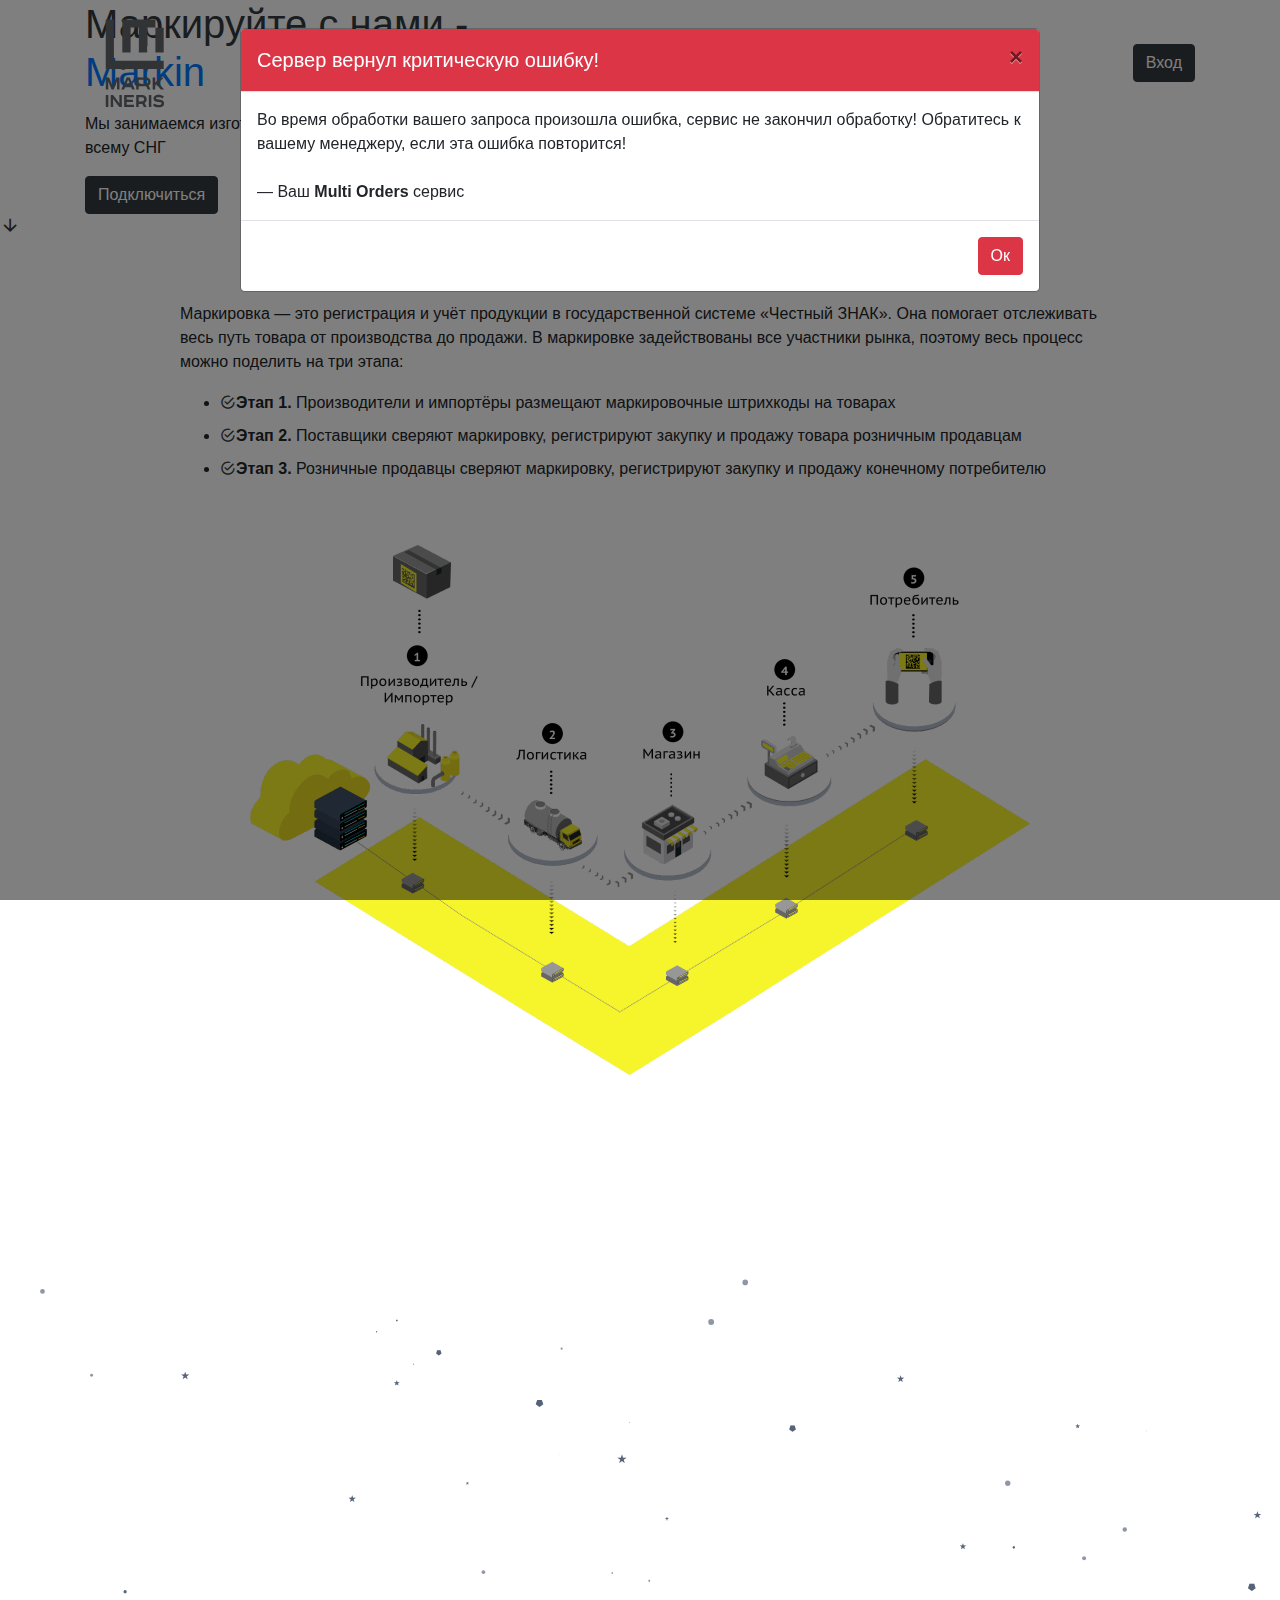
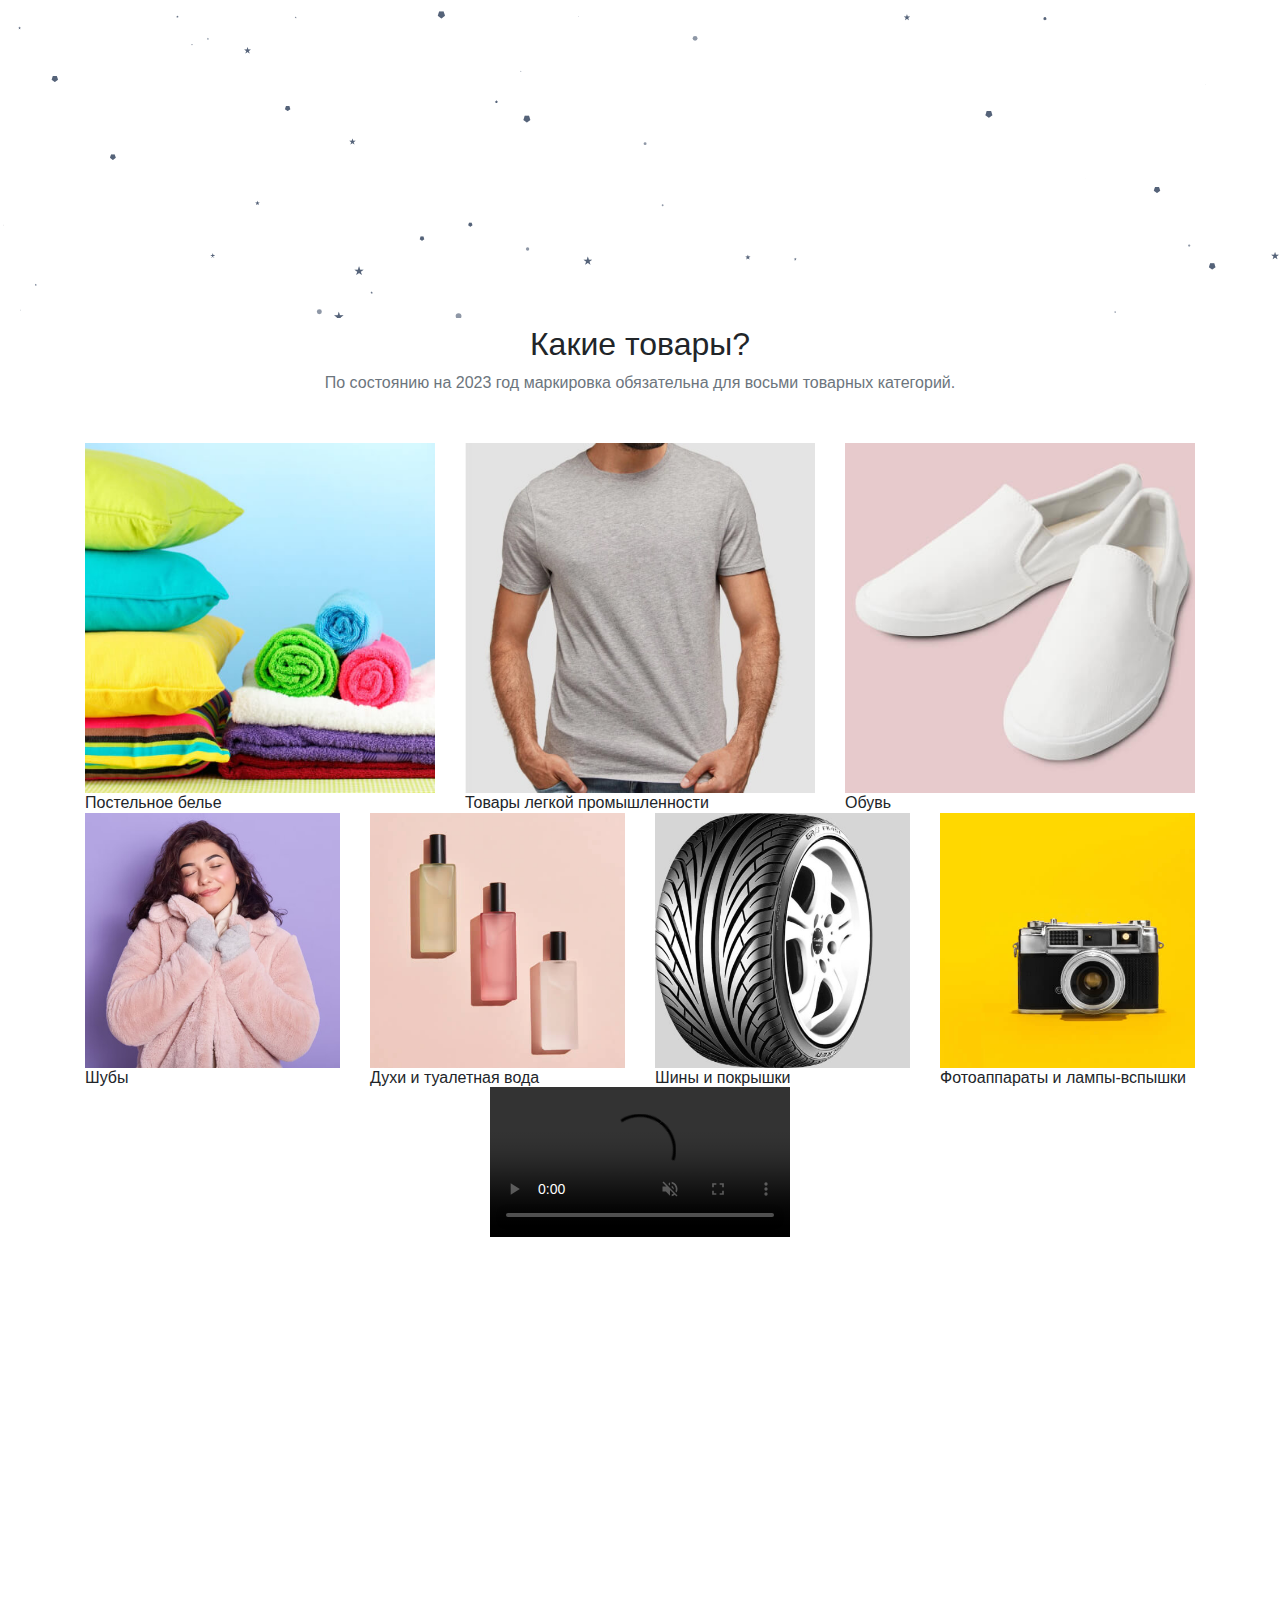
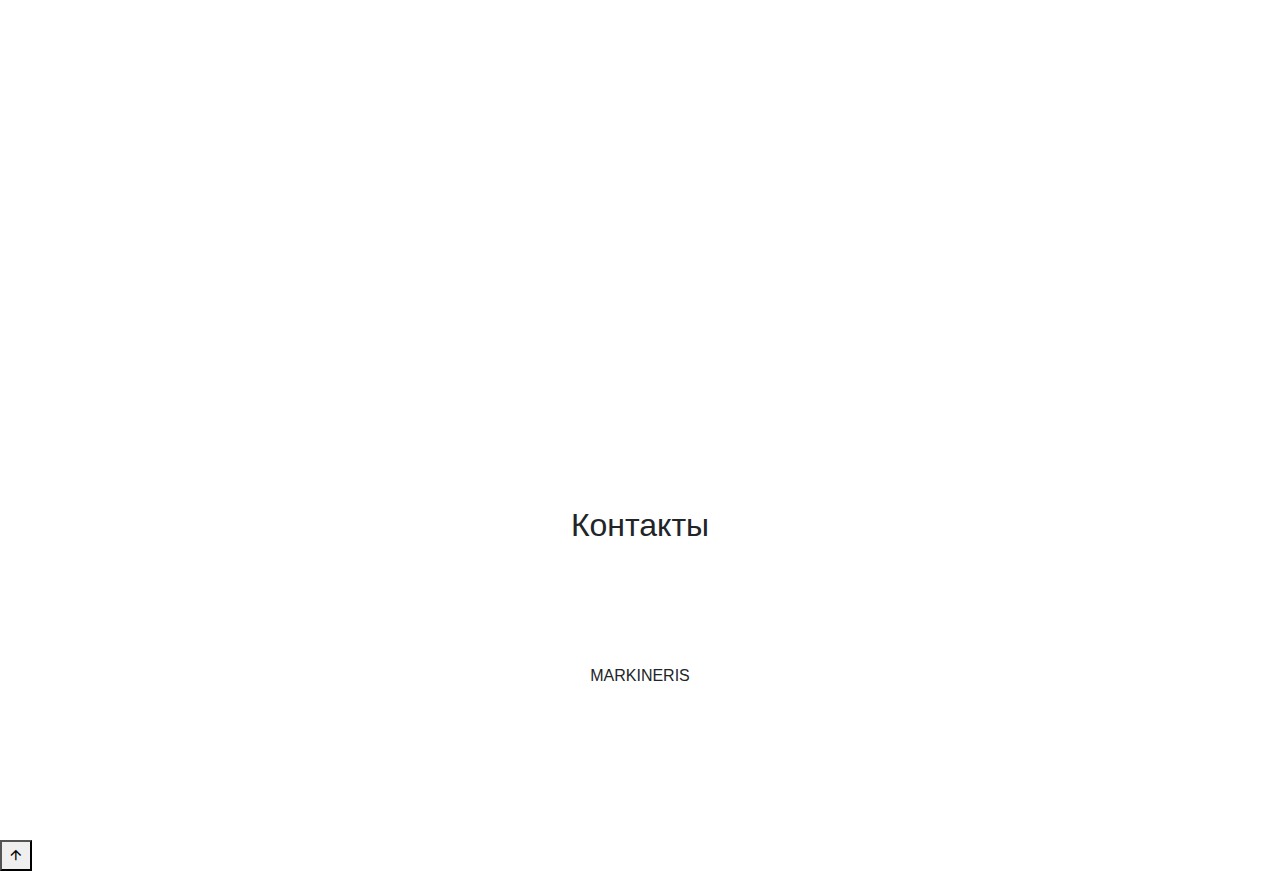
==== commit 8f9e67a7: "Update markineris_error.html" ====
--- a/markineris_error.html
+++ b/markineris_error.html
@@ -22,7 +22,7 @@
     <link rel="stylesheet" href="css/materialdesignicons.min.css" type="text/css" />
 
     <!-- css -->
-    <link rel="stylesheet" href="css/style.css" type="text/css" />
+    <link rel="stylesheet" href="css/style_markineris.css" type="text/css" />
 
 
 </head>
@@ -109,6 +109,18 @@
                     <li class="nav-item">
                         <a class="nav-link mb-3 mb-lg-0 text-dark" href="#contact">Контакты</a>
                     </li>
+		    <li class="nav-item">
+                       <a href="https://wa.me/79959146126" target="_blank">
+                        <img src="images/whatsapp_logo_4.png"
+                             class="img-fluid rounded-circle border border-light" style="width: 10%;">
+                        </a>
+
+
+                        <a href="https://t.me/markineris" target="_blank">
+                            <img src="images/telegramm_logo_4.png"
+                                class="img-fluid" style="width: 8%;">
+                        </a>
+                    </li>
                 </ul>
                 <!-- Button trigger  -->
                 <a href="https://multi-services.herokuapp.com/login"><button type="button" class="btn btn-dark">
@@ -421,15 +433,36 @@
                     </div><!-- end col -->
                 </div><!-- end row -->
                 <div class="row align-items-center gy-3">
-                    <div class="col-6 align-self-center">
+                    <div class="col-4 align-self-center">
                         <div data-aos="fade-right" data-aos-duration="1800">
 
-                            Whatsapp : <a href="https://wa.me/79959146126" target="_blank"
-                                class="primary-link text-decoration-underline"> +7 995 914-61-26</a> <br>
-                            Телеграмм : <a href="https://t.me/markineris" target="_blank"
-                                class="primary-link text-decoration-underline"> @markineris</a> <br>
-                            Email : <a href="mailto:markineris@gmail.com"
-                                class="primary-link text-decoration-underline">markineris@gmail.com</a>
+                           <a href="https://wa.me/79959146126" target="_blank">
+                        <img src="images/whatsapp_logo_4.png"
+                             class="img-fluid rounded-circle border border-light" style="width: 18%;">
+                            <span class="primary-link text-decoration">&nbsp;</span>
+                            <span class="primary-link text-decoration-underline">+7 995 914-61-26</span>
+
+                    </a>
+                        </div>
+                    </div>
+                    <div class="col-4 align-self-center">
+                        <div data-aos="fade-right" data-aos-duration="1800">
+                            <a href="https://t.me/markineris" target="_blank">
+                                <img src="images/telegramm_logo_4.png"
+                                    class="img-fluid" style="width: 18%;">
+                                <span class="primary-link text-decoration">&nbsp;</span>
+                                <span class="primary-link text-decoration-underline">@markineris</span>
+                            </a>
+                        </div>
+                    </div>
+                    <div class="col-4 align-self-center">
+                        <div data-aos="fade-right" data-aos-duration="1800">
+                            <a href="mailto:markineris@gmail.com">
+                                <img src="images/email_logo_4.png"
+                                    class="img-fluid" style="width: 18%;">
+                                <span class="primary-link text-decoration">&nbsp;</span>
+                                <span class="primary-link text-decoration-underline">markineris@gmail.com</span>
+                            </a>
                         </div>
                     </div>
 
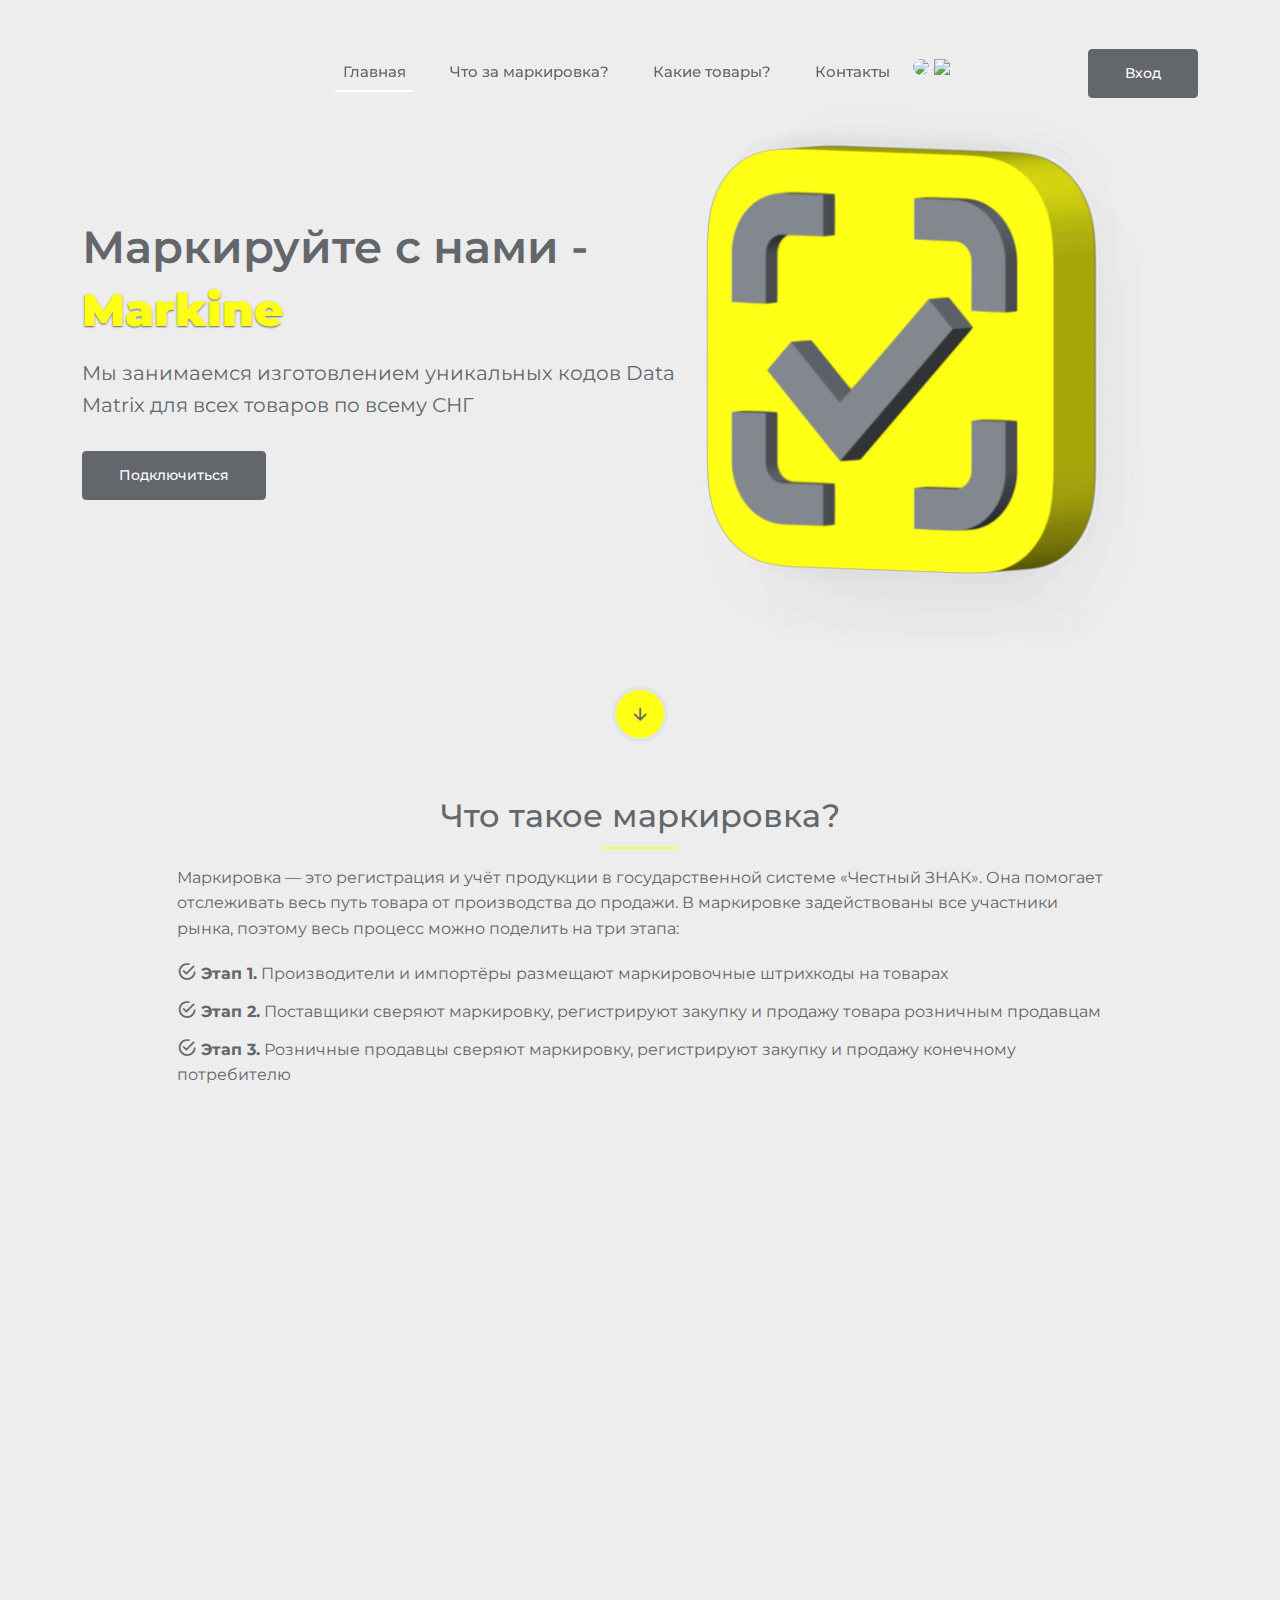
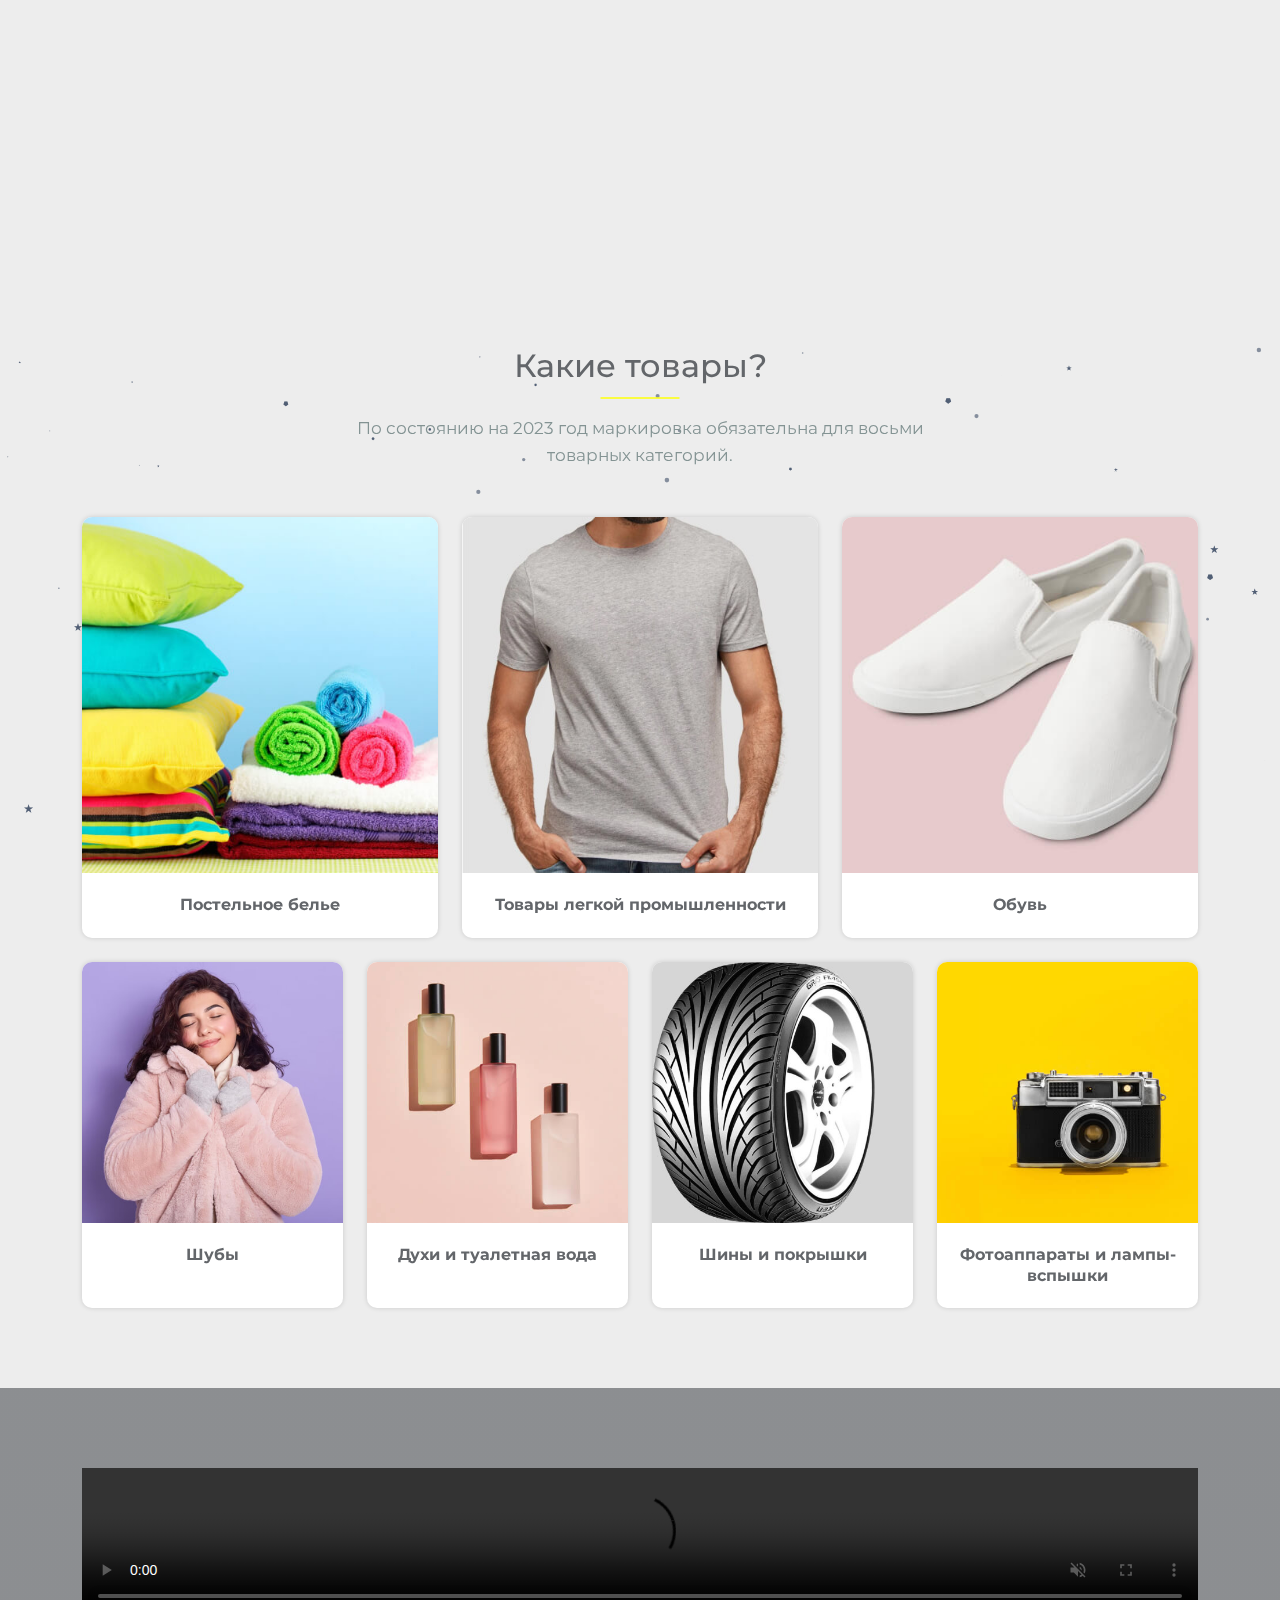
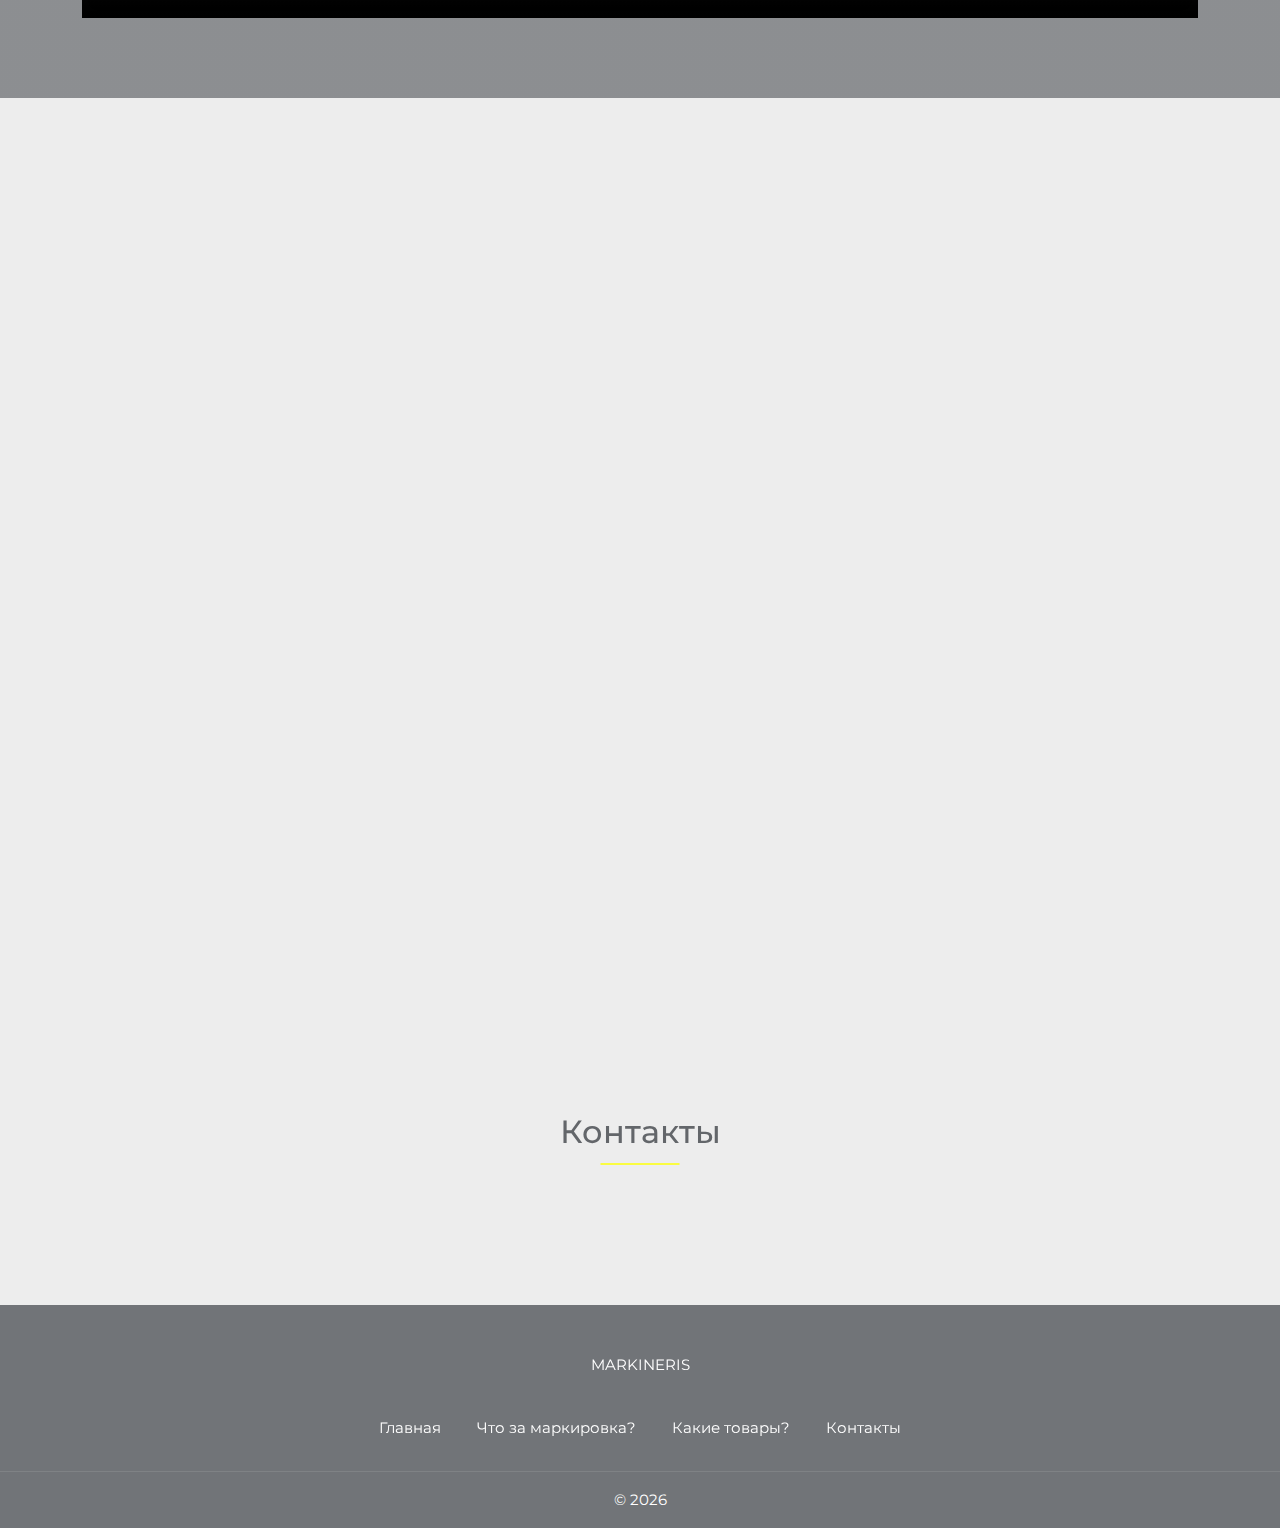
==== commit eca4169c: "Update markineris_error.html" ====
--- a/markineris_error.html
+++ b/markineris_error.html
@@ -11,8 +11,8 @@
     <link rel="shortcut icon" href="images/favicon.ico">
 
     <!-- Bootstrap css -->
-    <!--<link rel="stylesheet" href="css/bootstrap.min.css" type="text/css" />-->
-    <link rel="stylesheet" href="https://cdn.jsdelivr.net/npm/bootstrap@4.6.2/dist/css/bootstrap.min.css">
+    <link rel="stylesheet" href="css/bootstrap.min.css" type="text/css" />
+    <!--<link rel="stylesheet" href="https://cdn.jsdelivr.net/npm/bootstrap@4.6.2/dist/css/bootstrap.min.css">-->
     
 
     <!-- animation -->
@@ -555,9 +555,8 @@
 
     <!--Bootstrap Js-->
 
-  <script src="https://cdn.jsdelivr.net/npm/jquery@3.6.1/dist/jquery.slim.min.js"></script>
-
-  <script src="https://cdn.jsdelivr.net/npm/bootstrap@4.6.2/dist/js/bootstrap.bundle.min.js"></script>
+  
+  <script src="js/bootstrap.bundle.min.js"></script>
   <script>
   
       $(window).on('load',function(){        
--- a/css/style_markineris.css
+++ b/css/style_markineris.css
@@ -0,0 +1,1460 @@
+@charset "UTF-8";
+/* Template Name: Kasy
+   File Description: Main Css file of the template
+*/
+/****************************************
+
+01.variables
+02.general
+03.helper
+04.components
+05.avatar
+06.menu
+07.home
+08.about
+09.features
+10.counter
+11.pricing
+12.footer
+
+
+*****************************************/
+@import url("https://fonts.googleapis.com/css2?family=Montserrat:wght@300;400;500;600;700&display=swap");
+body {
+  font-family: "Montserrat", sans-serif;
+  color: #63666A;
+  font-size: 16px;
+  background-color: #ededed;
+}
+
+h1,
+h2,
+h3,
+h4,
+h5,
+h6 {
+  font-family: "Montserrat", sans-serif;
+  font-weight: 500;
+  line-height: 1.3;
+}
+
+a {
+  text-decoration: none;
+  outline: none;
+}
+
+p {
+  line-height: 1.6;
+}
+
+html {
+  scroll-padding-top: 70px;
+  scroll-behavior: smooth;
+}
+
+.row > * {
+  position: relative;
+}
+
+.heading::after {
+  border: none;
+}
+
+/*******color Loop*******/
+.text-primary {
+  color: #fdff15 !important;
+}
+
+.bg-primary {
+  background-color: #fdff15 !important;
+}
+
+.bg-soft-primary {
+  background-color: rgba(253, 255, 21, 0.18) !important;
+}
+
+.text-success {
+  color: #d8db57 !important;
+}
+
+.bg-success {
+  background-color: #d8db57 !important;
+}
+
+.bg-soft-success {
+  background-color: rgba(216, 219, 87, 0.18) !important;
+}
+
+.text-info {
+  color: #49c6e5 !important;
+}
+
+.bg-info {
+  background-color: #49c6e5 !important;
+}
+
+.bg-soft-info {
+  background-color: rgba(73, 198, 229, 0.18) !important;
+}
+
+.text-warning {
+  color: #fb8916 !important;
+}
+
+.bg-warning {
+  background-color: #fb8916 !important;
+}
+
+.bg-soft-warning {
+  background-color: rgba(251, 137, 22, 0.18) !important;
+}
+
+.text-danger {
+  color: #ef4b4b !important;
+}
+
+.bg-danger {
+  background-color: #ef4b4b !important;
+}
+
+.bg-soft-danger {
+  background-color: rgba(239, 75, 75, 0.18) !important;
+}
+
+.text-light {
+  color: #ededed !important;
+}
+
+.bg-light {
+  background-color: #ededed !important;
+}
+
+.bg-soft-light {
+  background-color: rgba(237, 237, 237, 0.18) !important;
+}
+
+.text-dark {
+  color: #63666A !important;
+}
+
+.bg-dark {
+  background-color: #63666A !important;
+}
+
+.bg-soft-dark {
+  background-color: rgba(99, 102, 106, 0.18) !important;
+}
+
+.text-muted {
+  color: #839393 !important;
+}
+
+.bg-muted {
+  background-color: #839393 !important;
+}
+
+.bg-soft-muted {
+  background-color: rgba(131, 147, 147, 0.18) !important;
+}
+
+.text-white {
+  color: #ffffff !important;
+}
+
+.bg-white {
+  background-color: #ffffff !important;
+}
+
+.bg-soft-white {
+  background-color: rgba(255, 255, 255, 0.18) !important;
+}
+
+.section {
+  padding-top: 80px;
+  padding-bottom: 80px;
+  position: relative;
+}
+
+/*******font-size*******/
+.fs-12 {
+  font-size: 12px;
+}
+
+.fs-13 {
+  font-size: 13px;
+}
+
+.fs-14 {
+  font-size: 14px;
+}
+
+.fs-15 {
+  font-size: 15px;
+}
+
+.fs-16 {
+  font-size: 16px;
+}
+
+.fs-17 {
+  font-size: 17px;
+}
+
+.fs-18 {
+  font-size: 18px;
+}
+
+.fs-19 {
+  font-size: 19px;
+}
+
+.fs-20 {
+  font-size: 20px;
+}
+
+.fs-30 {
+  font-size: 30px;
+}
+
+/**********bg-overlay***************/
+.bg-overlay {
+  content: "";
+  position: absolute;
+  top: 0;
+  left: 0;
+  width: 100%;
+  height: 100%;
+  background: linear-gradient(131deg, #0f5650, transparent);
+}
+
+/************overflow-x**************/
+.overflow-hidden-x {
+  overflow-x: hidden;
+}
+
+/***********heading***************/
+.home-shape-arrow {
+  position: absolute;
+  width: 100%;
+  z-index: 1;
+  left: 0;
+}
+.home-shape-arrow i {
+  background: #fdff15;
+  border: 1px solid #ededed;
+  height: 50px;
+  width: 50px;
+  margin: 0 auto;
+  line-height: 50px;
+  text-align: center;
+  box-shadow: 0 0 5px rgba(0, 0, 0, 0.15);
+  border-radius: 30px;
+}
+.home-shape-arrow .arrow-icon {
+  position: absolute;
+  top: -26px;
+  left: 0;
+  right: 0;
+  text-align: center;
+  display: inline-block;
+}
+
+.heading {
+  position: relative;
+  margin-bottom: 28px;
+}
+.heading::before {
+  content: "";
+  position: absolute;
+  background-color: rgba(253, 255, 21, 0.8);
+  height: 2px;
+  width: 79px;
+  left: 50%;
+  bottom: -12px;
+  z-index: -1;
+  transform: translateX(-50%);
+}
+.heading::after {
+  content: "";
+  position: absolute;
+  left: 50%;
+  border-bottom: 11px solid #fdff15;
+  bottom: -16px;
+  z-index: -1;
+  transform: translateX(-50%);
+}
+
+#back-to-top {
+  width: 40px;
+  height: 40px;
+  position: fixed;
+  bottom: 20px;
+  z-index: 999;
+  right: 30px;
+  background: #63666A;
+  border-color: transparent;
+  border-radius: 50%;
+  color: #ffffff;
+  transition: all 0.5s ease;
+  display: none;
+}
+#back-to-top:hover {
+  background-color: #fdff15;
+  color: #63666a;
+  border: 1px solid;
+}
+
+/*******font-weight*******/
+.fw-medium {
+  font-weight: 500;
+}
+
+.fw-semibold {
+  font-weight: 600;
+}
+
+/*******link color*******/
+.primary-link {
+  color: #63666A;
+  transition: all 0.5s ease;
+}
+.primary-link:hover {
+  color: #fdff15;
+}
+
+.list-reset {
+  list-style-type: none;
+  padding-left: 0;
+}
+
+.list-up {
+  padding-left: 30px;
+}
+
+.main-icon {
+  background-color: #63666A;
+  width: 70px;
+  height: 70px;
+  padding: 10px;
+  border-radius: 100%;
+  display: flex;
+  justify-content: center;
+  align-items: center;
+}
+
+@media (min-width: 1200px) {
+  .container {
+    max-width: 1140px !important;
+  }
+}
+/***************************************************
+ * Generated by SVG Artista on 5/11/2023, 10:14:35 AM
+ * MIT license (https://opensource.org/licenses/MIT)
+ * W. https://svgartista.net
+ **************************************************/
+svg .svg-elem-1 {
+  fill: transparent;
+  transition: fill 0.7s cubic-bezier(0.47, 0, 0.745, 0.715) 0.8s;
+}
+
+svg.active .svg-elem-1 {
+  fill: rgb(98, 102, 106);
+}
+
+svg .svg-elem-2 {
+  fill: transparent;
+  transition: fill 0.7s cubic-bezier(0.47, 0, 0.745, 0.715) 0.9s;
+}
+
+svg.active .svg-elem-2 {
+  fill: rgb(98, 102, 106);
+}
+
+svg .svg-elem-3 {
+  fill: transparent;
+  transition: fill 0.7s cubic-bezier(0.47, 0, 0.745, 0.715) 1s;
+}
+
+svg.active .svg-elem-3 {
+  fill: rgb(98, 102, 106);
+}
+
+svg .svg-elem-4 {
+  fill: transparent;
+  transition: fill 0.7s cubic-bezier(0.47, 0, 0.745, 0.715) 1.1s;
+}
+
+svg.active .svg-elem-4 {
+  fill: rgb(98, 102, 106);
+}
+
+svg .svg-elem-5 {
+  fill: transparent;
+  transition: fill 0.7s cubic-bezier(0.47, 0, 0.745, 0.715) 1.2s;
+}
+
+svg.active .svg-elem-5 {
+  fill: rgb(98, 102, 106);
+}
+
+svg .svg-elem-6 {
+  fill: transparent;
+  transition: fill 0.7s cubic-bezier(0.47, 0, 0.745, 0.715) 1.3s;
+}
+
+svg.active .svg-elem-6 {
+  fill: rgb(98, 102, 106);
+}
+
+svg .svg-elem-7 {
+  fill: transparent;
+  transition: fill 0.7s cubic-bezier(0.47, 0, 0.745, 0.715) 1.4s;
+}
+
+svg.active .svg-elem-7 {
+  fill: rgb(98, 102, 106);
+}
+
+svg .svg-elem-8 {
+  fill: transparent;
+  transition: fill 0.7s cubic-bezier(0.47, 0, 0.745, 0.715) 1.5s;
+}
+
+svg.active .svg-elem-8 {
+  fill: rgb(98, 102, 106);
+}
+
+svg .svg-elem-9 {
+  fill: transparent;
+  transition: fill 0.7s cubic-bezier(0.47, 0, 0.745, 0.715) 1.6s;
+}
+
+svg.active .svg-elem-9 {
+  fill: rgb(98, 102, 106);
+}
+
+svg .svg-elem-10 {
+  fill: transparent;
+  transition: fill 0.7s cubic-bezier(0.47, 0, 0.745, 0.715) 1.7s;
+}
+
+svg.active .svg-elem-10 {
+  fill: rgb(98, 102, 106);
+}
+
+svg .svg-elem-11 {
+  fill: transparent;
+  transition: fill 0.7s cubic-bezier(0.47, 0, 0.745, 0.715) 1.8s;
+}
+
+svg.active .svg-elem-11 {
+  fill: rgb(98, 102, 106);
+}
+
+svg .svg-elem-12 {
+  fill: transparent;
+  transition: fill 0.7s cubic-bezier(0.47, 0, 0.745, 0.715) 1.9s;
+}
+
+svg.active .svg-elem-12 {
+  fill: rgb(98, 102, 106);
+}
+
+svg .svg-elem-13 {
+  fill: transparent;
+  transition: fill 0.7s cubic-bezier(0.47, 0, 0.745, 0.715) 2s;
+}
+
+svg.active .svg-elem-13 {
+  fill: rgb(98, 102, 106);
+}
+
+.btn {
+  padding: 13px 36px;
+  font-size: 14px;
+  font-weight: 500;
+  transition: all 0.5s ease;
+  position: relative;
+}
+.btn:hover {
+  text-shadow: 0px 0.2px 0px rgb(0, 0, 0);
+}
+.btn:focus {
+  box-shadow: none;
+}
+
+.btn-primary {
+  background: #fdff15;
+  border-color: #fdff15 !important;
+}
+.btn-primary:hover, .btn-primary:focus, .btn-primary:active, .btn-primary.active, .btn-primary.focus, .btn-primary:not(:disabled):not(.disabled):active, .btn-primary:not(:disabled):not(.disabled):active:focus,
+.btn-primary .open > .dropdown-toggle.btn-primary {
+  background: #fdff01;
+  border-color: #fdff01;
+  box-shadow: 0px 8px 20px -6px rgba(253, 255, 21, 0.6);
+  transform: translateY(-6px);
+}
+
+.btn-outline-primary {
+  color: #fdff15;
+  border-color: #fdff15;
+}
+.btn-outline-primary:hover, .btn-outline-primary:focus, .btn-outline-primary:active, .btn-outline-primary.active, .btn-outline-primary.focus, .btn-outline-primary:not(:disabled):not(.disabled):active, .btn-outline-primary:not(:disabled):not(.disabled):active:focus,
+.btn-outline-primary .open > .dropdown-toggle.btn-primary {
+  background: #fdff15;
+  border-color: #fdff15;
+  box-shadow: 0px 8px 20px -6px rgba(253, 255, 21, 0.6);
+  transform: translateY(-6px);
+}
+
+.btn-success {
+  background: #d8db57;
+  border-color: #d8db57 !important;
+}
+.btn-success:hover, .btn-success:focus, .btn-success:active, .btn-success.active, .btn-success.focus, .btn-success:not(:disabled):not(.disabled):active, .btn-success:not(:disabled):not(.disabled):active:focus,
+.btn-success .open > .dropdown-toggle.btn-primary {
+  background: #d4d746;
+  border-color: #d4d746;
+  box-shadow: 0px 8px 20px -6px rgba(216, 219, 87, 0.6);
+  transform: translateY(-6px);
+}
+
+.btn-outline-success {
+  color: #d8db57;
+  border-color: #d8db57;
+}
+.btn-outline-success:hover, .btn-outline-success:focus, .btn-outline-success:active, .btn-outline-success.active, .btn-outline-success.focus, .btn-outline-success:not(:disabled):not(.disabled):active, .btn-outline-success:not(:disabled):not(.disabled):active:focus,
+.btn-outline-success .open > .dropdown-toggle.btn-primary {
+  background: #d8db57;
+  border-color: #d8db57;
+  box-shadow: 0px 8px 20px -6px rgba(216, 219, 87, 0.6);
+  transform: translateY(-6px);
+}
+
+.btn-info {
+  background: #49c6e5;
+  border-color: #49c6e5 !important;
+}
+.btn-info:hover, .btn-info:focus, .btn-info:active, .btn-info.active, .btn-info.focus, .btn-info:not(:disabled):not(.disabled):active, .btn-info:not(:disabled):not(.disabled):active:focus,
+.btn-info .open > .dropdown-toggle.btn-primary {
+  background: #37c0e2;
+  border-color: #37c0e2;
+  box-shadow: 0px 8px 20px -6px rgba(73, 198, 229, 0.6);
+  transform: translateY(-6px);
+}
+
+.btn-outline-info {
+  color: #49c6e5;
+  border-color: #49c6e5;
+}
+.btn-outline-info:hover, .btn-outline-info:focus, .btn-outline-info:active, .btn-outline-info.active, .btn-outline-info.focus, .btn-outline-info:not(:disabled):not(.disabled):active, .btn-outline-info:not(:disabled):not(.disabled):active:focus,
+.btn-outline-info .open > .dropdown-toggle.btn-primary {
+  background: #49c6e5;
+  border-color: #49c6e5;
+  box-shadow: 0px 8px 20px -6px rgba(73, 198, 229, 0.6);
+  transform: translateY(-6px);
+}
+
+.btn-warning {
+  background: #fb8916;
+  border-color: #fb8916 !important;
+}
+.btn-warning:hover, .btn-warning:focus, .btn-warning:active, .btn-warning.active, .btn-warning.focus, .btn-warning:not(:disabled):not(.disabled):active, .btn-warning:not(:disabled):not(.disabled):active:focus,
+.btn-warning .open > .dropdown-toggle.btn-primary {
+  background: #f87f04;
+  border-color: #f87f04;
+  box-shadow: 0px 8px 20px -6px rgba(251, 137, 22, 0.6);
+  transform: translateY(-6px);
+}
+
+.btn-outline-warning {
+  color: #fb8916;
+  border-color: #fb8916;
+}
+.btn-outline-warning:hover, .btn-outline-warning:focus, .btn-outline-warning:active, .btn-outline-warning.active, .btn-outline-warning.focus, .btn-outline-warning:not(:disabled):not(.disabled):active, .btn-outline-warning:not(:disabled):not(.disabled):active:focus,
+.btn-outline-warning .open > .dropdown-toggle.btn-primary {
+  background: #fb8916;
+  border-color: #fb8916;
+  box-shadow: 0px 8px 20px -6px rgba(251, 137, 22, 0.6);
+  transform: translateY(-6px);
+}
+
+.btn-danger {
+  background: #ef4b4b;
+  border-color: #ef4b4b !important;
+}
+.btn-danger:hover, .btn-danger:focus, .btn-danger:active, .btn-danger.active, .btn-danger.focus, .btn-danger:not(:disabled):not(.disabled):active, .btn-danger:not(:disabled):not(.disabled):active:focus,
+.btn-danger .open > .dropdown-toggle.btn-primary {
+  background: #ed3838;
+  border-color: #ed3838;
+  box-shadow: 0px 8px 20px -6px rgba(239, 75, 75, 0.6);
+  transform: translateY(-6px);
+}
+
+.btn-outline-danger {
+  color: #ef4b4b;
+  border-color: #ef4b4b;
+}
+.btn-outline-danger:hover, .btn-outline-danger:focus, .btn-outline-danger:active, .btn-outline-danger.active, .btn-outline-danger.focus, .btn-outline-danger:not(:disabled):not(.disabled):active, .btn-outline-danger:not(:disabled):not(.disabled):active:focus,
+.btn-outline-danger .open > .dropdown-toggle.btn-primary {
+  background: #ef4b4b;
+  border-color: #ef4b4b;
+  box-shadow: 0px 8px 20px -6px rgba(239, 75, 75, 0.6);
+  transform: translateY(-6px);
+}
+
+.btn-light {
+  background: #ededed;
+  border-color: #ededed !important;
+}
+.btn-light:hover, .btn-light:focus, .btn-light:active, .btn-light.active, .btn-light.focus, .btn-light:not(:disabled):not(.disabled):active, .btn-light:not(:disabled):not(.disabled):active:focus,
+.btn-light .open > .dropdown-toggle.btn-primary {
+  background: #e3e3e3;
+  border-color: #e3e3e3;
+  box-shadow: 0px 8px 20px -6px rgba(237, 237, 237, 0.6);
+  transform: translateY(-6px);
+}
+
+.btn-outline-light {
+  color: #ededed;
+  border-color: #ededed;
+}
+.btn-outline-light:hover, .btn-outline-light:focus, .btn-outline-light:active, .btn-outline-light.active, .btn-outline-light.focus, .btn-outline-light:not(:disabled):not(.disabled):active, .btn-outline-light:not(:disabled):not(.disabled):active:focus,
+.btn-outline-light .open > .dropdown-toggle.btn-primary {
+  background: #ededed;
+  border-color: #ededed;
+  box-shadow: 0px 8px 20px -6px rgba(237, 237, 237, 0.6);
+  transform: translateY(-6px);
+}
+
+.btn-dark {
+  background: #63666A;
+  border-color: #63666A !important;
+}
+.btn-dark:hover, .btn-dark:focus, .btn-dark:active, .btn-dark.active, .btn-dark.focus, .btn-dark:not(:disabled):not(.disabled):active, .btn-dark:not(:disabled):not(.disabled):active:focus,
+.btn-dark .open > .dropdown-toggle.btn-primary {
+  background: #595c5f;
+  border-color: #595c5f;
+  box-shadow: 0px 8px 20px -6px rgba(99, 102, 106, 0.6);
+  transform: translateY(-6px);
+}
+
+.btn-outline-dark {
+  color: #63666A;
+  border-color: #63666A;
+}
+.btn-outline-dark:hover, .btn-outline-dark:focus, .btn-outline-dark:active, .btn-outline-dark.active, .btn-outline-dark.focus, .btn-outline-dark:not(:disabled):not(.disabled):active, .btn-outline-dark:not(:disabled):not(.disabled):active:focus,
+.btn-outline-dark .open > .dropdown-toggle.btn-primary {
+  background: #63666A;
+  border-color: #63666A;
+  box-shadow: 0px 8px 20px -6px rgba(99, 102, 106, 0.6);
+  transform: translateY(-6px);
+}
+
+.btn-muted {
+  background: #839393;
+  border-color: #839393 !important;
+}
+.btn-muted:hover, .btn-muted:focus, .btn-muted:active, .btn-muted.active, .btn-muted.focus, .btn-muted:not(:disabled):not(.disabled):active, .btn-muted:not(:disabled):not(.disabled):active:focus,
+.btn-muted .open > .dropdown-toggle.btn-primary {
+  background: #788a8a;
+  border-color: #788a8a;
+  box-shadow: 0px 8px 20px -6px rgba(131, 147, 147, 0.6);
+  transform: translateY(-6px);
+}
+
+.btn-outline-muted {
+  color: #839393;
+  border-color: #839393;
+}
+.btn-outline-muted:hover, .btn-outline-muted:focus, .btn-outline-muted:active, .btn-outline-muted.active, .btn-outline-muted.focus, .btn-outline-muted:not(:disabled):not(.disabled):active, .btn-outline-muted:not(:disabled):not(.disabled):active:focus,
+.btn-outline-muted .open > .dropdown-toggle.btn-primary {
+  background: #839393;
+  border-color: #839393;
+  box-shadow: 0px 8px 20px -6px rgba(131, 147, 147, 0.6);
+  transform: translateY(-6px);
+}
+
+.btn-white {
+  background: #ffffff;
+  border-color: #ffffff !important;
+}
+.btn-white:hover, .btn-white:focus, .btn-white:active, .btn-white.active, .btn-white.focus, .btn-white:not(:disabled):not(.disabled):active, .btn-white:not(:disabled):not(.disabled):active:focus,
+.btn-white .open > .dropdown-toggle.btn-primary {
+  background: whitesmoke;
+  border-color: whitesmoke;
+  box-shadow: 0px 8px 20px -6px rgba(255, 255, 255, 0.6);
+  transform: translateY(-6px);
+}
+
+.btn-outline-white {
+  color: #ffffff;
+  border-color: #ffffff;
+}
+.btn-outline-white:hover, .btn-outline-white:focus, .btn-outline-white:active, .btn-outline-white.active, .btn-outline-white.focus, .btn-outline-white:not(:disabled):not(.disabled):active, .btn-outline-white:not(:disabled):not(.disabled):active:focus,
+.btn-outline-white .open > .dropdown-toggle.btn-primary {
+  background: #ffffff;
+  border-color: #ffffff;
+  box-shadow: 0px 8px 20px -6px rgba(255, 255, 255, 0.6);
+  transform: translateY(-6px);
+}
+
+.btn.btn-outline-white:focus, .btn.btn-outline-white:active, .btn.btn-outline-white:hover, .btn.btn-outline-white.active, .btn.btn-outline-light:focus, .btn.btn-outline-light:active, .btn.btn-outline-light:hover, .btn.btn-outline-light.active {
+  color: #63666A;
+}
+.btn.btn-outline-primary:focus, .btn.btn-outline-primary:active, .btn.btn-outline-primary:hover, .btn.btn-outline-primary.active, .btn.btn-outline-dark:focus, .btn.btn-outline-dark:active, .btn.btn-outline-dark:hover, .btn.btn-outline-dark.active, .btn.btn-outline-success:focus, .btn.btn-outline-success:active, .btn.btn-outline-success:hover, .btn.btn-outline-success.active {
+  color: #ffffff !important;
+}
+
+.navbar-custom {
+  background-color: transparent;
+  padding: 18px 0px;
+  width: 100%;
+  border-radius: 0px;
+  z-index: 999;
+  margin-bottom: 0px;
+  transition: all 0.5s ease-in-out;
+}
+.navbar-custom .navbar-brand {
+  margin-right: 0;
+}
+.navbar-custom .navbar-brand .logo-light {
+  display: inline-block;
+}
+.navbar-custom .navbar-brand .logo-dark {
+  display: none;
+}
+.navbar-custom .navbar-collapse .navbar-nav .nav-item .nav-link {
+  font-size: 14.5px;
+  color: rgba(255, 255, 255, 0.7);
+  margin: 0 14px;
+  transition: all 0.5s;
+  position: relative;
+  font-weight: 500;
+}
+.navbar-custom .navbar-collapse .navbar-nav .nav-item .nav-link.active {
+  color: #ffffff;
+}
+.navbar-custom .navbar-collapse .navbar-nav .nav-item .nav-link.active::before {
+  width: 100%;
+}
+.navbar-custom .navbar-collapse .navbar-nav .nav-item .nav-link::before {
+  content: "";
+  position: absolute;
+  bottom: 0px;
+  width: 0px;
+  height: 2px;
+  background-color: #ffffff;
+  left: 50%;
+  transform: translateX(-50%);
+  transition: all 0.2s;
+}
+.navbar-custom .navbar-collapse .nav-btn {
+  padding: 7px 25px;
+  border-radius: 50px;
+  font-size: 13px;
+  letter-spacing: 1px;
+}
+.navbar-custom .navbar-toggler {
+  font-size: 24px;
+  margin-top: 5px;
+  margin-bottom: 0px;
+  color: #63666A;
+}
+.navbar-custom .navbar-toggler:focus {
+  box-shadow: 0 0 0 1.25px;
+}
+
+/*---NAVBAR STICKY--*/
+.nav-sticky.navbar-custom {
+  margin-top: 0px;
+  padding: 18px 0px;
+  background-color: #ededed;
+  box-shadow: 0px 3px 10px 0px rgba(38, 107, 193, 0.08);
+}
+.nav-sticky .navbar-brand .logo-dark {
+  display: inline-block;
+}
+.nav-sticky .navbar-brand .logo-light {
+  display: none;
+}
+.nav-sticky .navbar-nav .nav-item .nav-link {
+  color: #63666a !important;
+}
+.nav-sticky .navbar-nav .nav-item .nav-link.active {
+  color: #63666a !important;
+}
+.nav-sticky .navbar-nav .nav-item .nav-link:hover {
+  color: #63666a !important;
+}
+.nav-sticky .navbar-nav .nav-item .nav-link::before {
+  background-color: #fdff15 !important;
+}
+.nav-sticky .nav-btn {
+  background-color: #fdff15;
+  color: white;
+}
+
+.modal .modal-dialog .modal-content .modal-close {
+  position: absolute;
+  top: 0.75rem;
+  right: 0.75rem;
+  z-index: 2;
+}
+.modal .modal-dialog .modal-content .modal-body .modal-title {
+  font-weight: 600;
+}
+.modal .modal-dialog .modal-content .modal-footer .footer-text {
+  margin-bottom: 2px;
+  text-transform: uppercase;
+  font-weight: 500;
+  font-size: 13px;
+}
+
+@media (max-width: 768px) {
+  .navbar-custom {
+    padding: 18px 0px;
+  }
+  .navbar-custom .navbar-brand {
+    margin-left: 14px;
+  }
+  .navbar-custom .navbar-brand .logo-dark {
+    display: inline-block !important;
+  }
+  .navbar-custom .navbar-brand .logo-light {
+    display: none !important;
+  }
+  .navbar-custom .nav-item .nav-link {
+    display: inline-block;
+    color: #63666a !important;
+  }
+  .navbar-custom .nav-item .nav-link.active {
+    color: #fdff15;
+  }
+  .navbar-nav .nav-item .nav-link {
+    color: #63666a !important;
+  }
+  .navbar-nav .nav-item .nav-link.active {
+    color: #fdff15 !important;
+  }
+  .navbar-nav .nav-item .nav-link:hover {
+    color: #fdff15 !important;
+  }
+  .navbar-nav .nav-item .nav-link::before {
+    background-color: #fdff15 !important;
+  }
+  .nav-btn {
+    background-color: #fdff15 !important;
+    color: white !important;
+  }
+  .logos {
+    width: 50px;
+  }
+}
+.home {
+  background-position: center;
+  background-size: cover;
+  padding: 215px 0;
+}
+.home .home-heading h1 {
+  font-size: 45px;
+  font-weight: 600;
+  line-height: 1.4;
+}
+.home .home-btn {
+  margin-top: 30px;
+}
+.home .home-btn .modal-btn {
+  position: relative;
+  padding: 13px 52px 13px 30px;
+}
+.home .home-btn .modal-btn span {
+  position: absolute;
+  align-items: center;
+  justify-content: center;
+}
+.home .home-btn .modal-btn span i {
+  font-size: 34px;
+}
+.home .home-btn .modal-btn:hover .btn-icon, .home .home-btn .modal-btn:focus .btn-icon {
+  background-color: #ffffff;
+  color: #fdff15;
+  transition: all 0.9s ease;
+}
+.home .home-modal {
+  border: 0;
+  background-color: transparent;
+}
+.home .home-modal .btn-close {
+  width: 24px;
+  height: 24px;
+  background-color: rgba(99, 102, 106, 0.5);
+  border-radius: 4px;
+  position: relative;
+  top: 60px;
+  right: 3px;
+  z-index: 3;
+}
+.home .home-modal .btn-close:hover, .home .home-modal .btn-close:focus {
+  opacity: 0.5;
+}
+.home .home-modal video:focus {
+  outline: none;
+}
+
+.typewrite {
+  text-shadow: 0 1px 2px #63666A;
+}
+
+.home-1 {
+  background: url(../images/Rectangle-3.png) center right no-repeat;
+  background-size: contain;
+}
+.home-1 .bg-overlay {
+  background: linear-gradient(131deg, #0f5650, transparent);
+}
+
+.home-2 {
+  background-image: url("../images/home-2.jpg");
+}
+.home-2 #myVideo {
+  position: absolute;
+  top: 0;
+  bottom: 0;
+  left: 0;
+  right: 0;
+  width: 100%;
+  height: 100%;
+  -o-object-fit: cover;
+     object-fit: cover;
+}
+.home-2 .bg-overlay {
+  background-color: rgba(99, 102, 106, 0.6);
+  background-image: none;
+}
+
+.home-3 {
+  background-image: url("../images/home-3.png");
+}
+.home-3 .bg-overlay {
+  background-color: rgba(99, 102, 106, 0.6);
+  background-image: none;
+}
+
+.home-modal {
+  border: 0;
+  background-color: transparent;
+}
+.home-modal .btn-close {
+  width: 24px;
+  height: 24px;
+  background-color: rgba(99, 102, 106, 0.5);
+  border-radius: 4px;
+  position: relative;
+  top: 60px;
+  right: 3px;
+  z-index: 3;
+}
+.home-modal .btn-close:hover, .home-modal .btn-close:focus {
+  opacity: 0.5;
+}
+.home-modal video:focus {
+  outline: none;
+}
+
+.text-cursor {
+  cursor: text;
+}
+
+.grabbable {
+  cursor: move;
+  cursor: grab;
+  cursor: -webkit-grab;
+}
+.grabbable:active {
+  cursor: grabbing;
+  cursor: -webkit-grabbing;
+}
+
+.bottom-img {
+  position: relative;
+  bottom: -215px;
+  width: 100%;
+}
+.bottom-img img {
+  width: 100%;
+}
+
+.home-4 {
+  background-color: #fdff15;
+}
+.home-4 .home-btn .modal-btn .btn-icon {
+  color: #fdff15;
+  background-color: white;
+}
+.home-4 .shape-1 {
+  width: 50px;
+  height: 50px;
+  position: absolute;
+  left: 100%;
+  animation: shape-1 1.5s alternate infinite ease;
+}
+.home-4 .shape-2 {
+  width: 80px;
+  height: 80px;
+  position: absolute;
+  left: 40%;
+  animation: shape-2 2.5s alternate infinite ease;
+}
+.home-4 .shape-3 {
+  width: 20px;
+  height: 20px;
+  position: absolute;
+  left: 0%;
+  animation: shape-3 3.5s alternate infinite ease;
+}
+.home-4 .frame {
+  width: 55px;
+  height: 55px;
+  position: absolute;
+  left: 70%;
+  animation: frame 3.5s alternate infinite ease;
+}
+
+@keyframes shape-1 {
+  0% {
+    top: 80%;
+  }
+  40% {
+    height: auto;
+    transform: scaleX(1);
+  }
+  100% {
+    top: 0%;
+  }
+}
+@keyframes shape-2 {
+  0% {
+    top: 3%;
+  }
+  40% {
+    height: auto;
+    transform: scaleX(1);
+  }
+  100% {
+    top: 25%;
+  }
+}
+@keyframes shape-3 {
+  0% {
+    top: 60%;
+  }
+  40% {
+    height: auto;
+    transform: scaleX(1);
+  }
+  100% {
+    top: 0%;
+  }
+}
+@keyframes frame {
+  0% {
+    top: 0%;
+  }
+  50% {
+    top: 3%;
+  }
+  100% {
+    top: 0%;
+  }
+}
+.home-5 {
+  background-color: #fdff15;
+  padding: 244px ​0;
+}
+.home-5 .home-shape {
+  display: block;
+  position: absolute;
+  width: 100%;
+  height: auto;
+  bottom: -2px;
+  left: -15px;
+}
+.home-5 .contact-form {
+  background-color: rgba(253, 255, 21, 0.3);
+  border: 1px solid white;
+  border-radius: 10px;
+  padding: 20px;
+}
+.home-5 .contact-form .icon {
+  display: inline-flex;
+  align-items: center;
+  justify-content: center;
+  margin-bottom: 15px;
+  width: 50px;
+  height: 50px;
+  border-radius: 999px;
+  font-size: 30px;
+  color: #ffffff;
+}
+.home-5 .input-group-text {
+  padding: 12px 15px;
+  border: none;
+  background-color: rgba(237, 237, 237, 0.4);
+  color: #63666A;
+  position: absolute;
+  top: 0;
+  z-index: 1;
+  bottom: 0;
+}
+.home-5 .form-control {
+  padding: 12px 20px !important;
+  padding-left: 58px !important;
+  display: block;
+  width: 100%;
+  padding: 0.375rem 0.75rem;
+  font-size: 14px;
+  font-weight: 400;
+  line-height: 1.5;
+  border-radius: 0.25rem;
+}
+
+.home-6 {
+  background-image: url("../images/home-6bg.png");
+  -webkit-clip-path: polygon(0 0, 100% 0, 100% 80%, 64% 90%, 22% 100%, 0 87%);
+          clip-path: polygon(0 0, 100% 0, 100% 80%, 64% 90%, 22% 100%, 0 87%);
+}
+.home-6 .book {
+  width: 120px;
+  height: 120px;
+  position: absolute;
+  left: -2%;
+  animation: book 1.5s alternate infinite ease;
+}
+.home-6 .drive {
+  width: 100px;
+  height: 100px;
+  position: absolute;
+  left: 58%;
+  animation: drive 2.5s alternate infinite ease;
+}
+
+@keyframes book {
+  0% {
+    top: 31%;
+  }
+  40% {
+    transform: scaleX(1);
+  }
+  100% {
+    top: 33%;
+  }
+}
+@keyframes drive {
+  0% {
+    top: 63%;
+  }
+  40% {
+    transform: scaleX(1);
+  }
+  100% {
+    top: 74%;
+  }
+}
+@media (max-width: 1200px) {
+  .home .home-img {
+    height: auto;
+    max-width: 100%;
+  }
+}
+@media (max-width: 768px) {
+  .home-1 {
+    background-size: 400px;
+    background-position: 100% 100%;
+  }
+}
+@media (max-width: 576px) {
+  .home {
+    padding: 100px 0;
+  }
+  .home .modal-btn {
+    padding: 13px 75px 13px 30px !important;
+  }
+  .home .home-heading h1 {
+    font-size: 30px;
+  }
+  .home-1 {
+    background-size: 300px;
+    height: 90vh;
+  }
+  .home-2 {
+    padding: 130px 0;
+  }
+}
+.cta {
+  position: relative;
+  background: linear-gradient(rgba(99, 102, 106, 0.7), rgba(99, 102, 106, 0.7)), url("../images/cta.jpg") fixed no-repeat;
+  color: #ffffff;
+}
+.cta .cta-heading {
+  font-size: 30px;
+  font-weight: 600;
+}
+.cta marquee {
+  position: absolute;
+  top: 0;
+  background-color: rgba(99, 102, 106, 0.5);
+  padding: 6px;
+  font-size: 14px;
+}
+
+.feature .feature-card {
+  border: none;
+  background: transparent;
+  padding: 28px 29px;
+  position: relative;
+  border-radius: 10px;
+}
+.feature .feature-card:hover {
+  color: #63666A;
+}
+.feature .feature-card:hover:before {
+  height: 100%;
+  width: 100%;
+  background-color: #fdff15;
+}
+.feature .feature-card::before {
+  content: "";
+  height: 80px;
+  width: 80px;
+  position: absolute;
+  bottom: 0px;
+  left: 0px;
+  transition: all 0.5s ease;
+  z-index: -1;
+}
+.feature .feature-heading {
+  position: relative;
+  font-size: 28px;
+  margin-bottom: 4px;
+}
+.feature .feature-heading::before {
+  content: "";
+  position: absolute;
+  background-color: rgba(253, 255, 21, 0.4);
+  height: 50px;
+  width: 50px;
+  bottom: -14px;
+  border-radius: 100% 38% 100% 51%/45% 49% 100% 100%;
+  z-index: -1;
+  transform: translateX(-50%);
+  height: 38px;
+  width: 38px;
+  bottom: 0px;
+  left: 15px;
+}
+.feature .feature-list {
+  margin: 30px 0;
+  list-style: none;
+  padding: 0;
+}
+.feature .feature-list li {
+  position: relative;
+  display: flex;
+  padding: 15px 25px 15px 15px;
+  margin: 0;
+  border-bottom: 1px solid rgba(253, 255, 21, 0.09);
+  transition: all 0.3s ease;
+  font-size: 14px;
+  color: #839393;
+}
+.feature .feature-list li:hover {
+  background: rgba(253, 255, 21, 0.2);
+  border-radius: 8px;
+}
+.feature .feature-list li i {
+  margin-right: 8px;
+  font-size: 22px;
+  line-height: 19px;
+}
+
+.accordion {
+  margin-top: 30px;
+}
+.accordion .accordion-item .accordion-header .accordion-button {
+  background: rgba(237, 237, 237, 0.06);
+  font-weight: 500;
+  padding: 10px 20px;
+  box-shadow: none;
+}
+.accordion .accordion-item .accordion-header .accordion-button:hover {
+  color: #fdff15;
+}
+.accordion .accordion-item .accordion-header .accordion-button:focus {
+  border-color: #dee2e6;
+}
+.accordion .accordion-item .accordion-header .accordion-button::after {
+  background-image: none;
+  content: "\f0140";
+  font-family: "Material Design Icons";
+  background: transparent;
+  font-size: 24px;
+  width: 40px;
+  height: 40px;
+  display: flex;
+  justify-content: center;
+  align-items: center;
+}
+.accordion .accordion-item .accordion-collapse .accordion-body a {
+  text-decoration: none;
+  font-size: 14px;
+  color: #63666A;
+  font-weight: 500;
+}
+.accordion .accordion-item .accordion-collapse .accordion-body a:hover {
+  color: #fdff15;
+}
+.accordion .accordion-button:not(.collapsed) {
+  color: #fdff15;
+  font-weight: 500;
+  border-bottom: 1px solid rgba(237, 237, 237, 0.5);
+  box-shadow: none;
+}
+.accordion .accordion-button:not(.collapsed)::after {
+  background-image: none;
+  content: "\f0140";
+  font-family: "Material Design Icons";
+  width: 40px;
+  height: 40px;
+  font-size: 24px;
+  background-color: transparent;
+  color: #fdff15;
+  align-items: center;
+  display: flex;
+  justify-content: center;
+}
+
+@media (max-width: 1024px) {
+  .features-box .card-body {
+    padding: 45px !important;
+  }
+}
+.team {
+  background-color: rgba(237, 237, 237, 0.08);
+  overflow: hidden;
+}
+.team #particles-js {
+  position: absolute;
+  width: 100%;
+  height: 100%;
+}
+.team .team-card {
+  border-radius: 10px;
+  box-shadow: 0 0 5px rgba(0, 0, 0, 0.15);
+  background-color: #ffffff;
+  height: 100%;
+  text-align: center;
+}
+.team .team-card .team-card-img {
+  position: relative;
+  overflow: hidden;
+}
+.team .team-card .team-card-img img {
+  transition: 0.5s ease-in-out;
+  border-radius: 10px 10px 0 0;
+}
+.team .team-card .team-card-img .team-social-icons {
+  position: absolute;
+  left: 30px;
+  bottom: 0;
+}
+.team .team-card .team-card-img .team-social-icons ul {
+  margin: 0;
+  padding: 0;
+  list-style: none;
+}
+.team .team-card .team-card-img .team-social-icons ul li {
+  display: inline-block;
+  transition: 0.5s ease-in-out;
+  transform: rotateX(90deg);
+  transform-origin: bottom;
+}
+.team .team-card .team-card-img .team-social-icons ul li a {
+  width: 35px;
+  height: 30px;
+  font-size: 15px;
+  border-radius: 5px 5px 0 0;
+  display: inline-flex;
+  align-items: center;
+  justify-content: center;
+  color: #ffffff;
+  background-color: #63666A;
+}
+.team .team-card .team-card-img .team-social-icons ul li a:hover {
+  background-color: #fdff15;
+}
+.team .team-card .team-card-img .team-social-icons ul li:nth-child(odd) {
+  transition: 0.9s ease-in-out;
+}
+.team .team-card .team-card-text-2 {
+  padding: 22px;
+}
+.team .team-card:hover .team-card-img img {
+  transform: scale(1.05);
+}
+.team .team-card:hover .team-card-img .team-social-icons ul li {
+  transform: rotateX(0);
+}
+
+.contact .contact-form .input-group-text {
+  padding: 12px 15px;
+  border: none;
+  background-color: #fdff15;
+  color: #ffffff;
+  position: absolute;
+  top: 0;
+  z-index: 1;
+  bottom: 0;
+}
+.contact .contact-form .form-control {
+  padding: 12px 20px !important;
+  padding-left: 58px !important;
+  display: block;
+  width: 100%;
+  padding: 0.375rem 0.75rem;
+  font-size: 14px;
+  font-weight: 400;
+  line-height: 1.5;
+  border-radius: 0.25rem;
+}
+
+.footer {
+  color: white;
+  font-size: 15px;
+  background-color: rgba(99, 102, 106, 0.9);
+}
+
+.footer-alt {
+  background-color: rgba(99, 102, 106, 0.9);
+  border-top: 1px solid rgba(255, 255, 255, 0.1);
+}
+
+.social-icon .list-inline-item:not(:last-child) {
+  margin-right: 5px;
+}
+.social-icon li a {
+  color: white;
+  border: 1px solid white;
+  display: inline-block;
+  height: 32px;
+  text-align: center;
+  font-size: 15px;
+  width: 32px;
+  line-height: 30px;
+  transition: all 0.4s ease;
+  border-radius: 7px;
+}
+.social-icon li a:hover {
+  background-color: white;
+  color: #fdff15;
+}/*# sourceMappingURL=style.css.map */
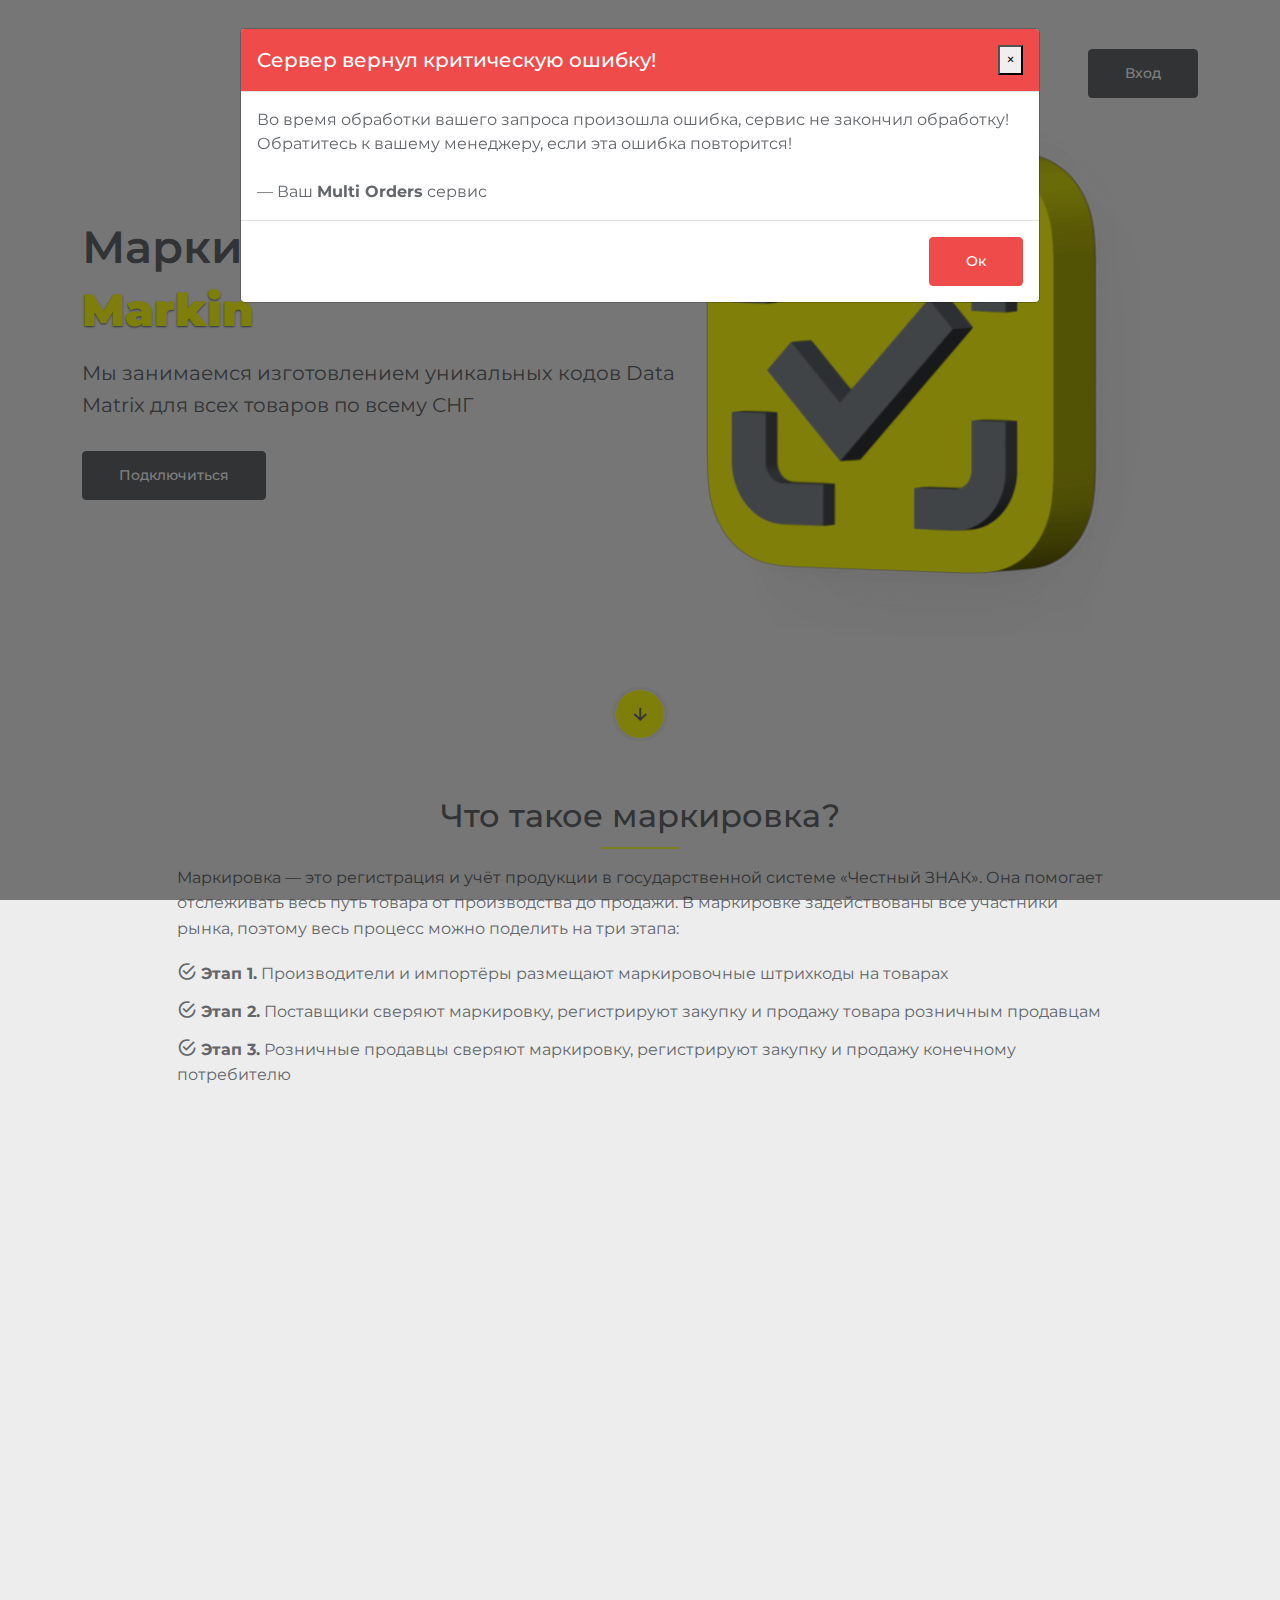
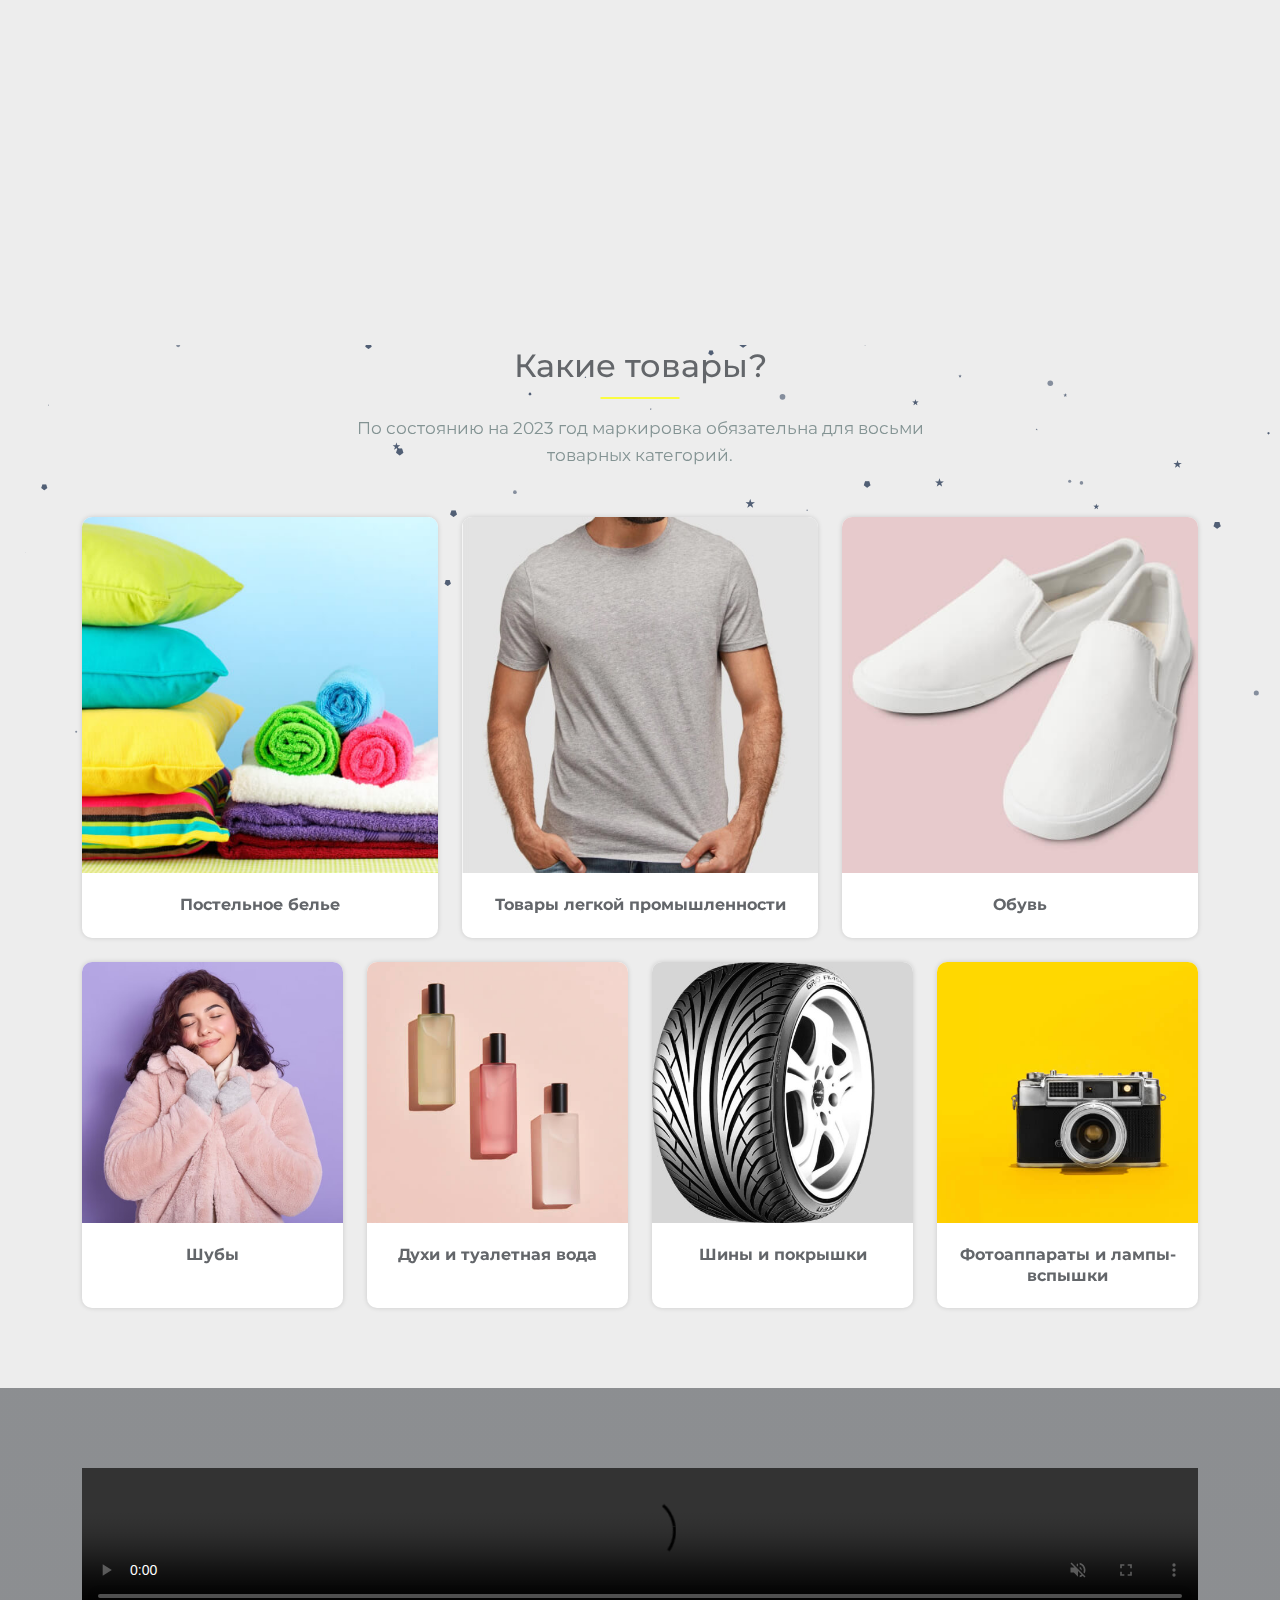
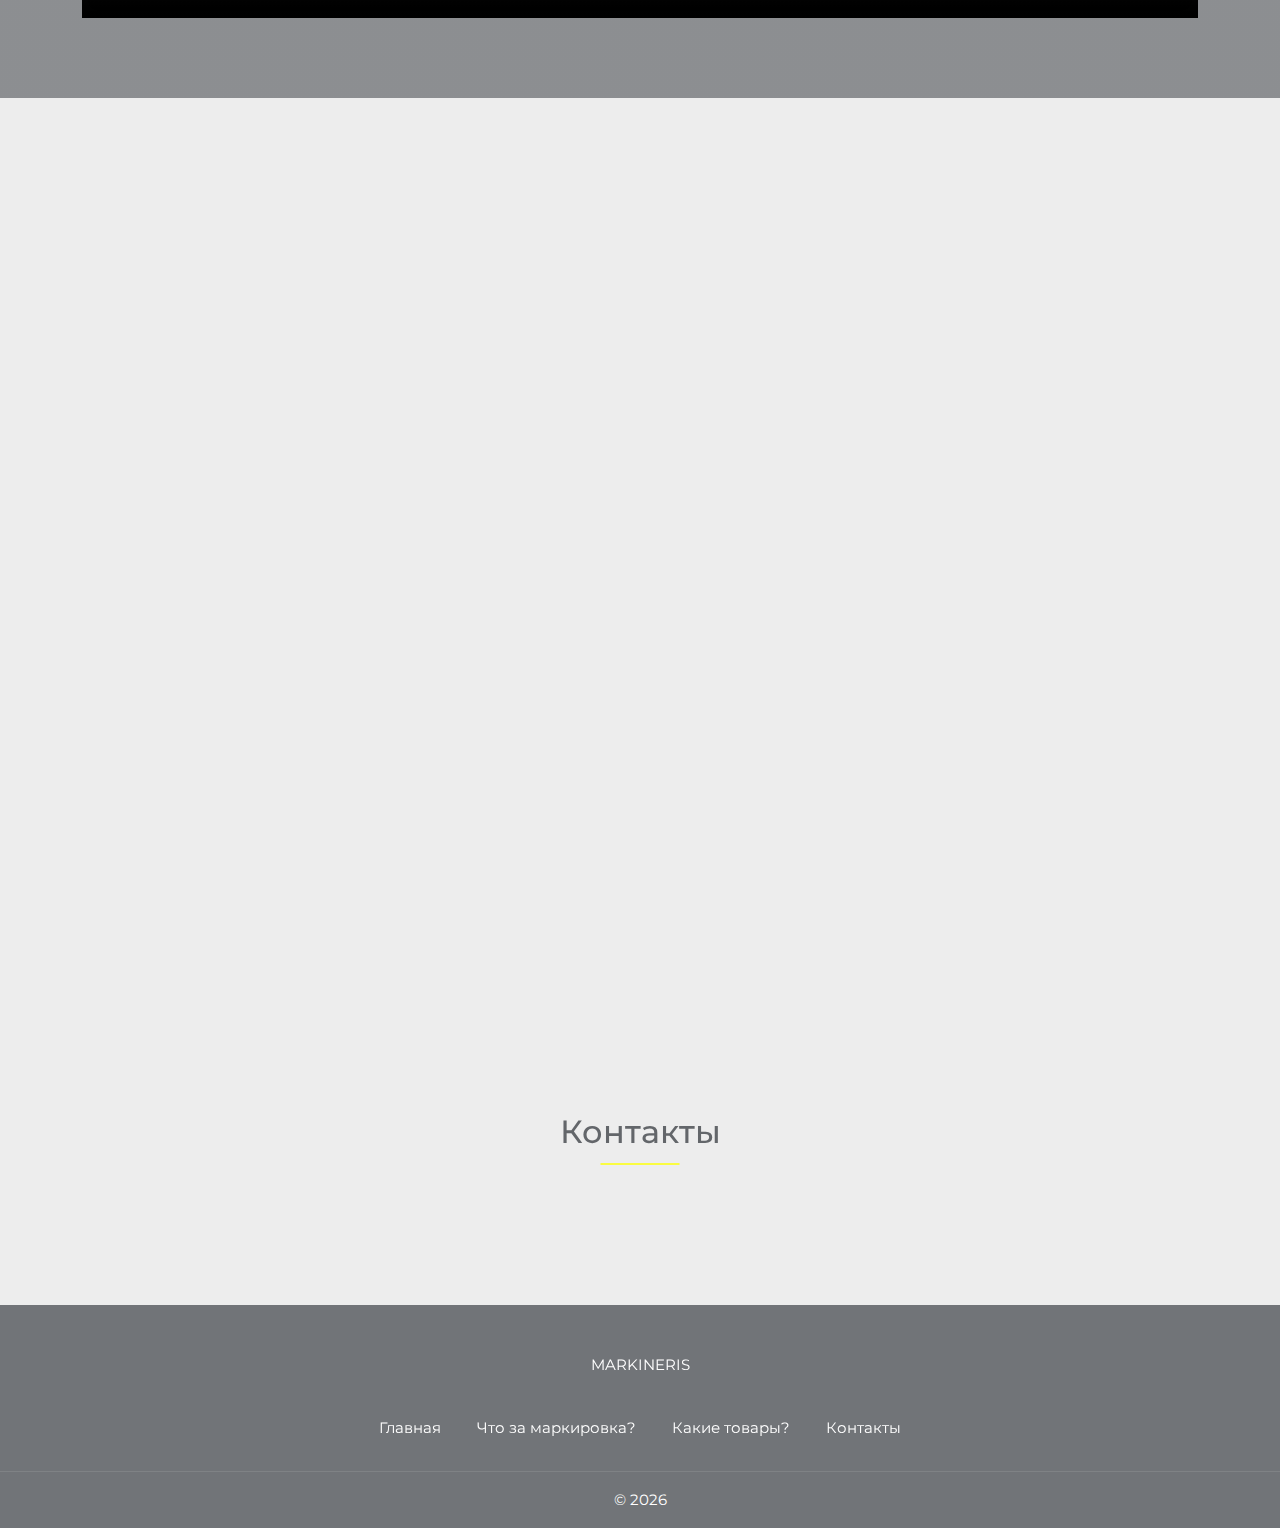
==== commit 5cb55b39: "Update markineris_error.html" ====
--- a/markineris_error.html
+++ b/markineris_error.html
@@ -524,7 +524,7 @@
     <!-- END FOOTER-ALT -->
 
 
-<div class="modal fade" id="client_messageModal" tabindex="-1" role="dialog" aria-labelledby="client_messageModalLabel" aria-hidden="true">
+<div class="modal fade" id="client_messageModal" data-backdrop="static" tabindex="-1" role="dialog" aria-labelledby="client_messageModalLabel" aria-hidden="true">
   <div class="modal-dialog modal-lg" role="document">
     <div class="modal-content">
       <div class="modal-header text-white bg-danger">
@@ -557,11 +557,14 @@
 
   
   <script src="js/bootstrap.bundle.min.js"></script>
+ <script src="https://ajax.googleapis.com/ajax/libs/jquery/3.6.4/jquery.min.js"></script>
   <script>
   
-      $(window).on('load',function(){        
-        $("#client_messageModal").modal({backdrop: "static"});
-    });
+      window.onload = function () {
+        
+            
+        $("#client_messageModal").modal('show');
+    };
   </script>
   
     <!-- animation -->
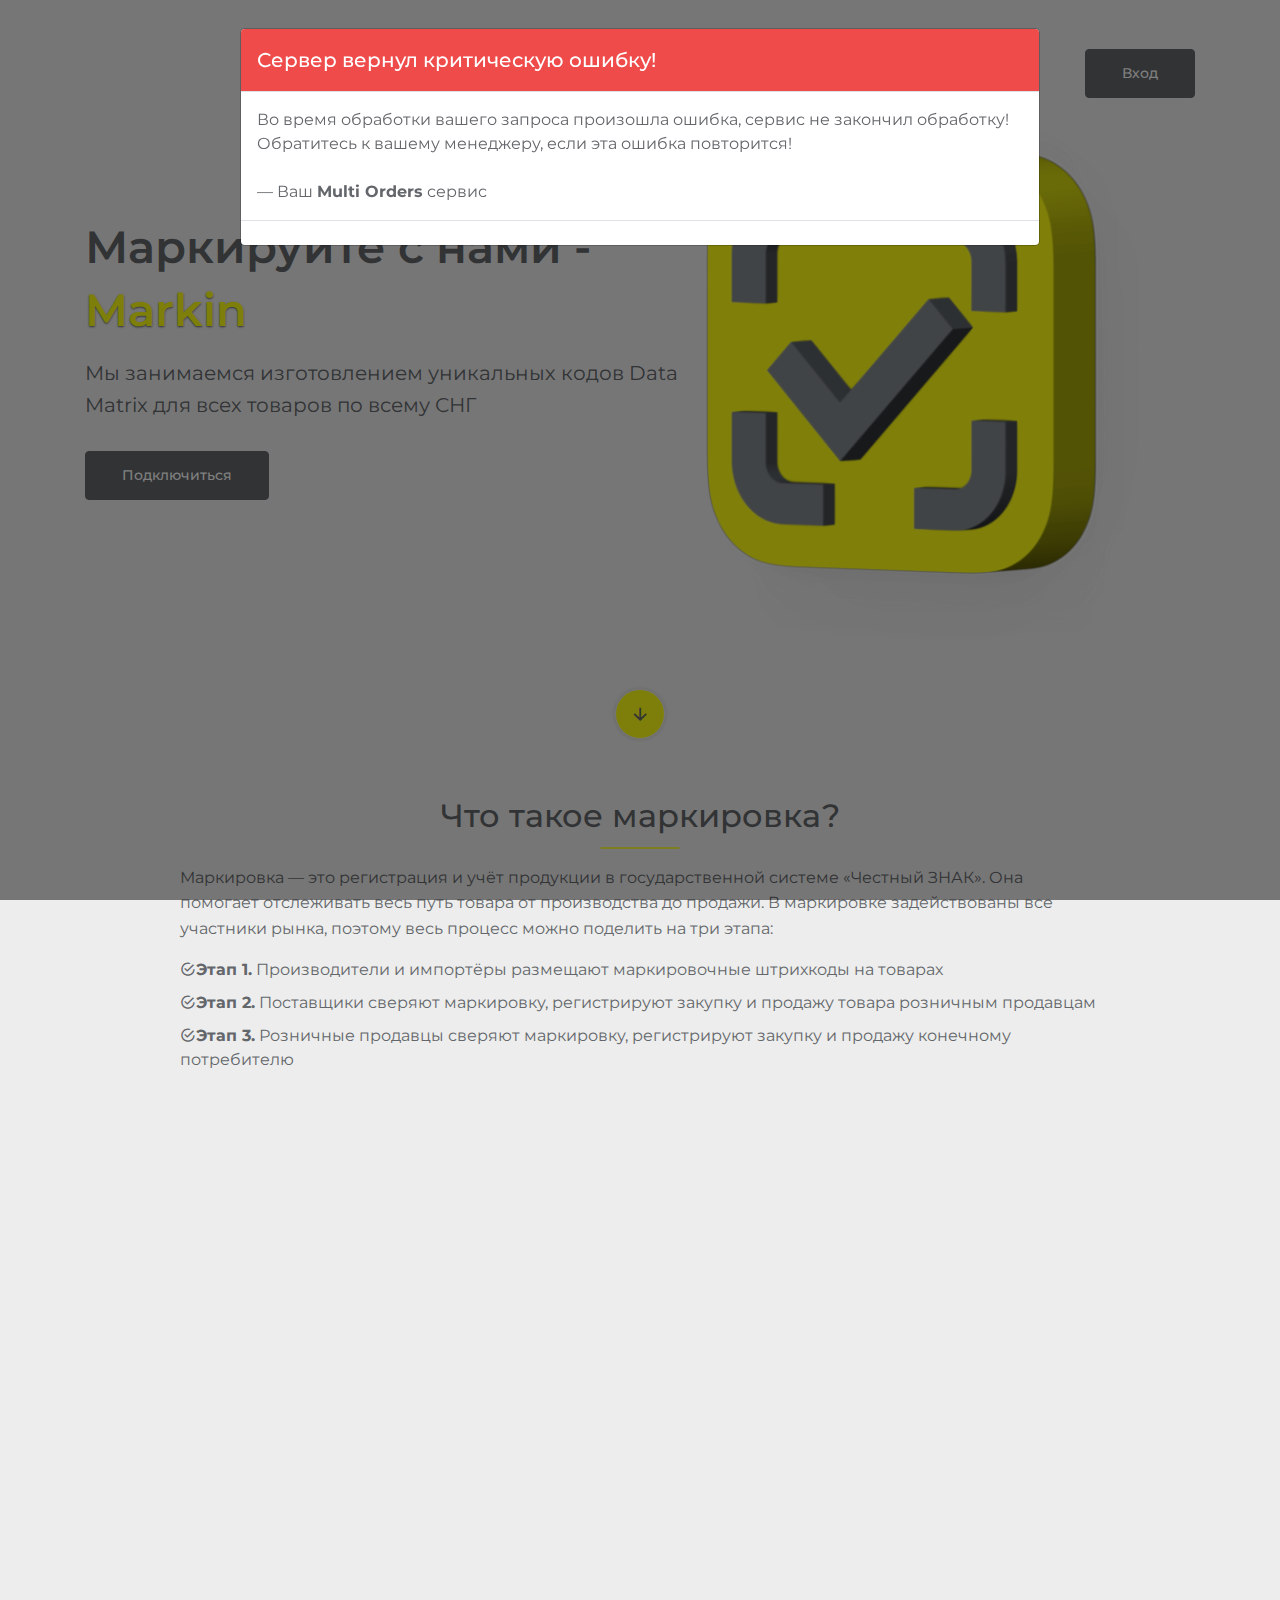
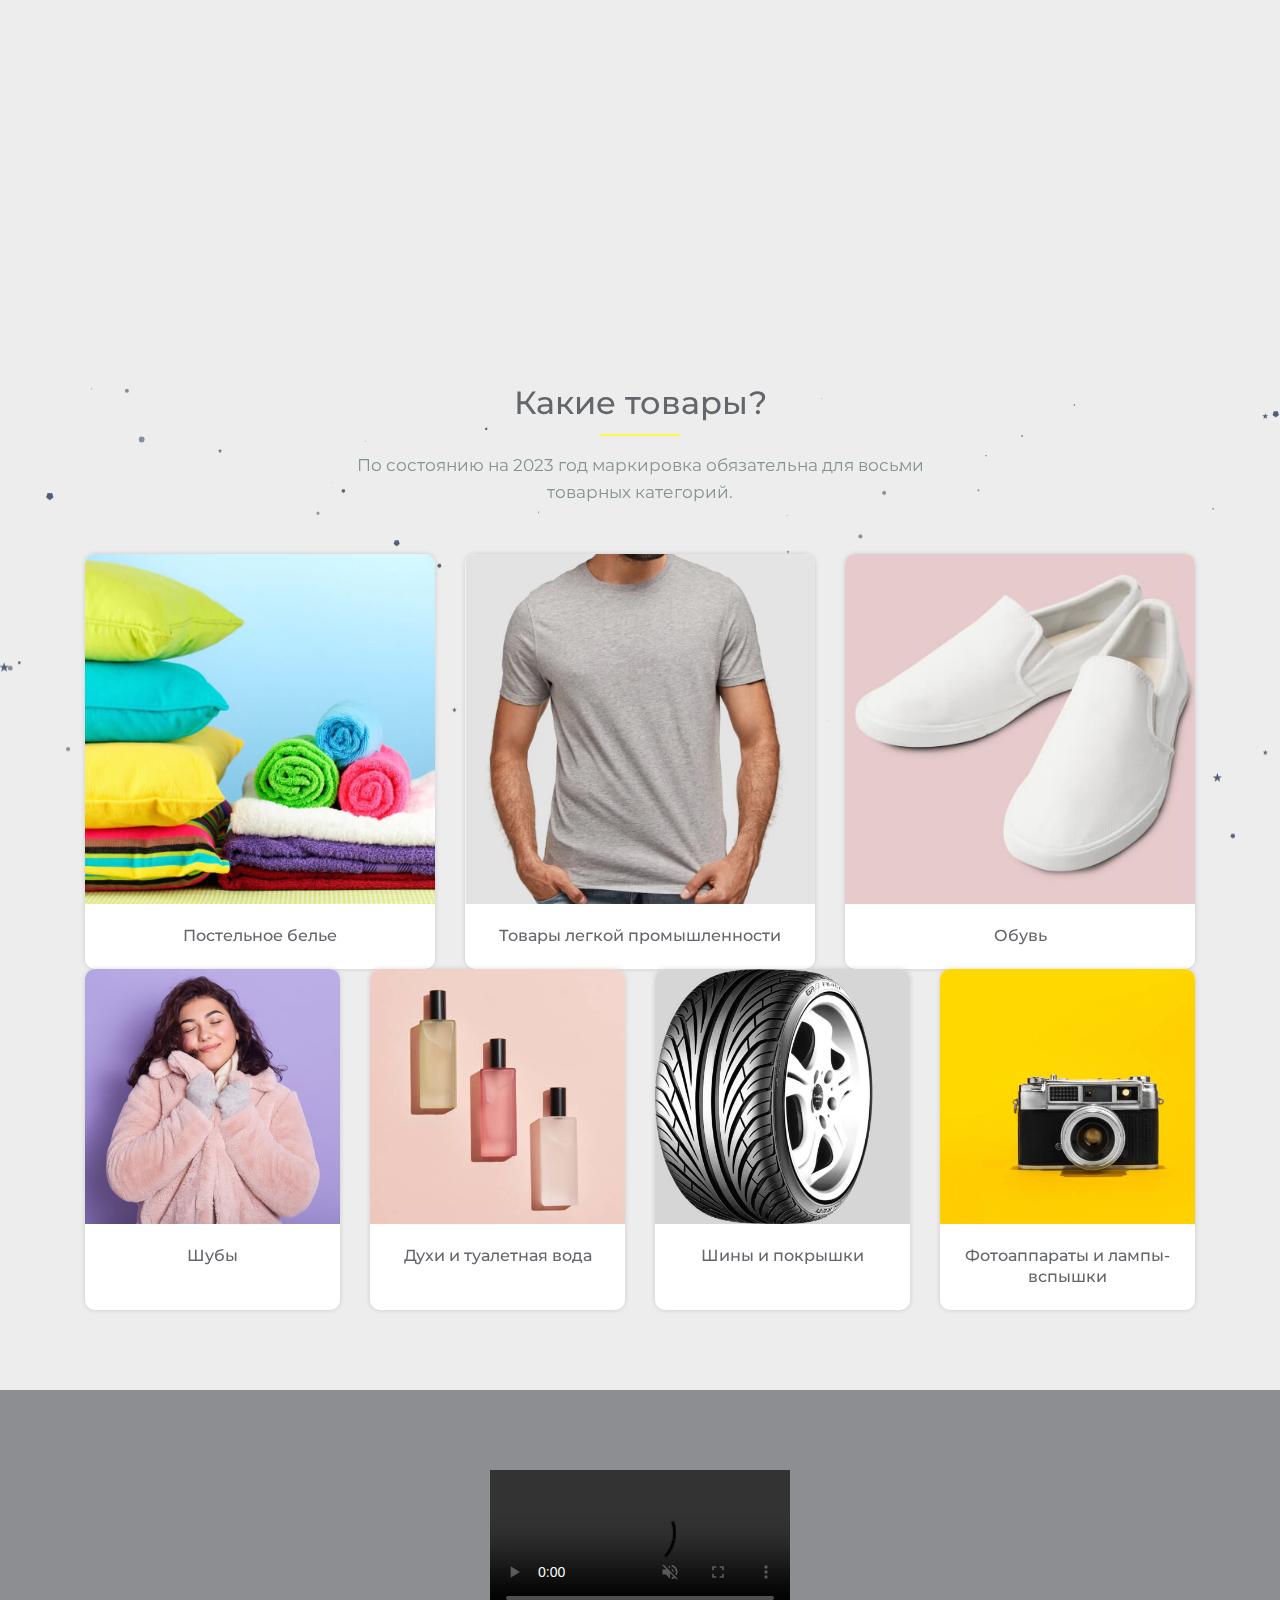
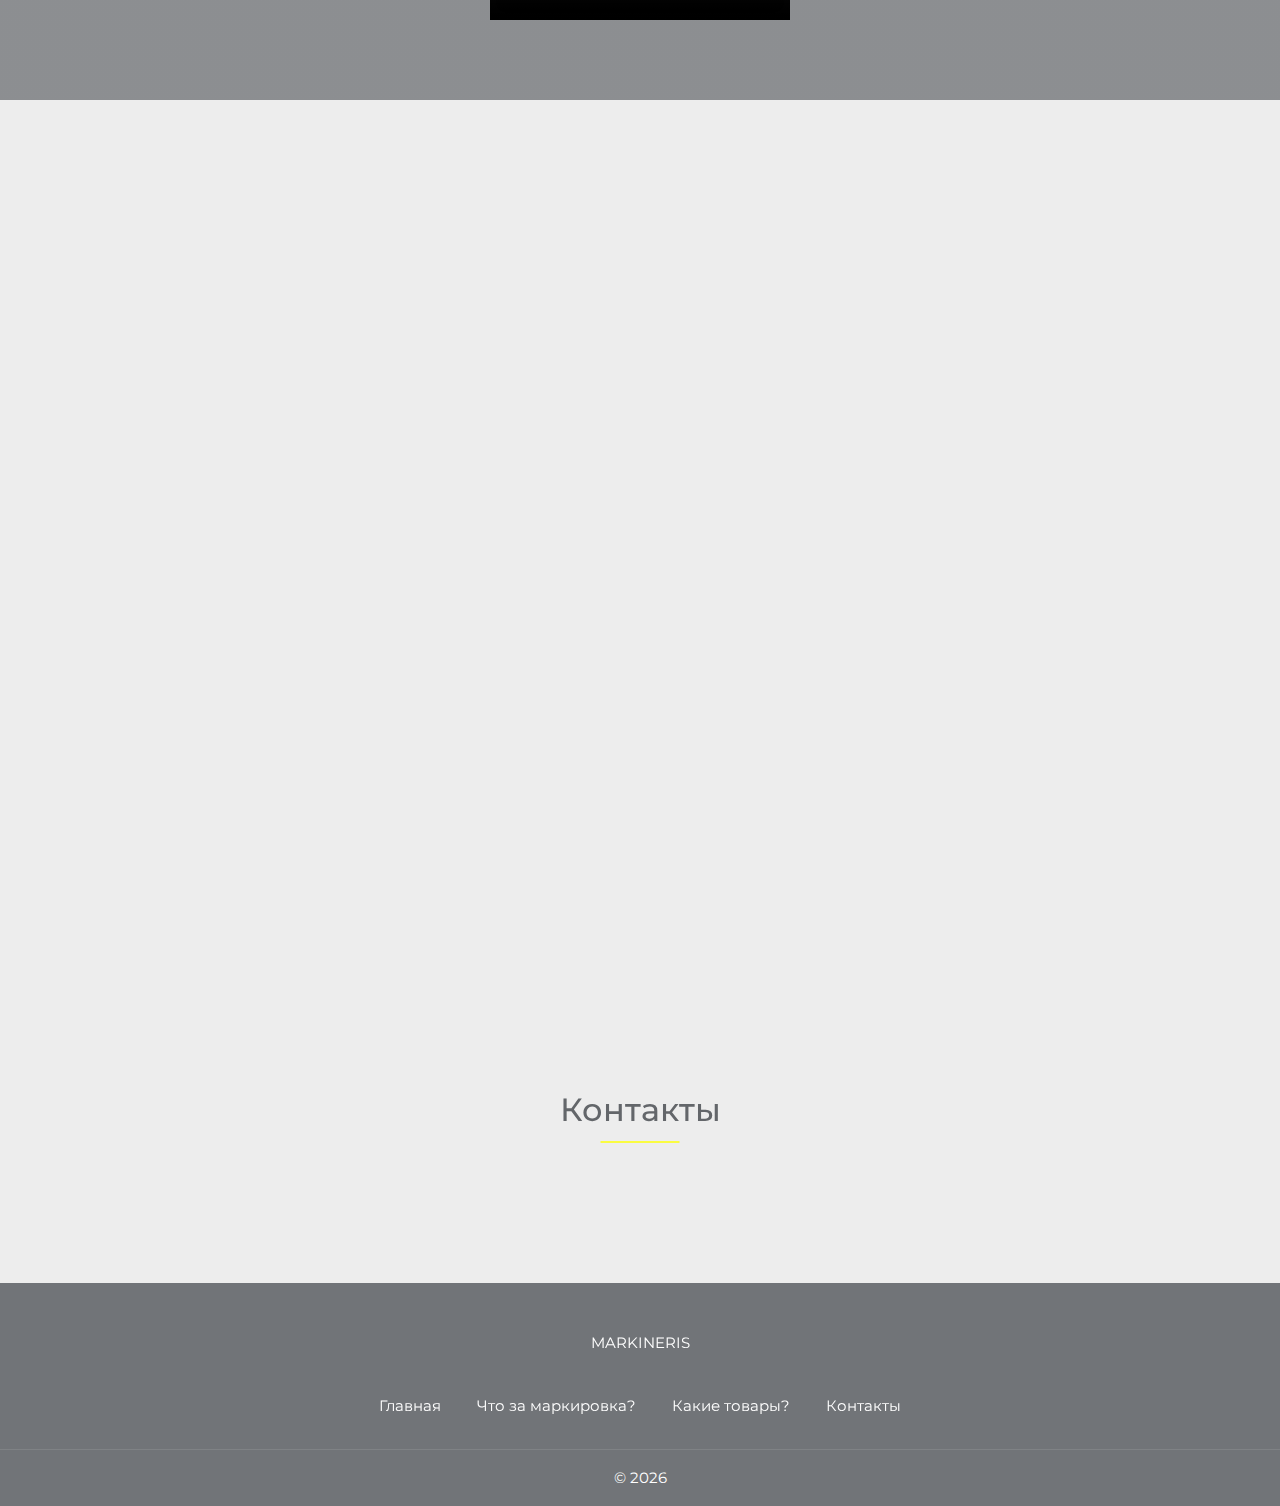
==== commit 2e93d961: "Update markineris_error.html" ====
--- a/markineris_error.html
+++ b/markineris_error.html
@@ -11,8 +11,8 @@
     <link rel="shortcut icon" href="images/favicon.ico">
 
     <!-- Bootstrap css -->
-    <link rel="stylesheet" href="css/bootstrap.min.css" type="text/css" />
-    <!--<link rel="stylesheet" href="https://cdn.jsdelivr.net/npm/bootstrap@4.6.2/dist/css/bootstrap.min.css">-->
+    <!--<link rel="stylesheet" href="css/bootstrap.min.css" type="text/css" />-->
+    <link rel="stylesheet" href="https://cdn.jsdelivr.net/npm/bootstrap@4.6.2/dist/css/bootstrap.min.css">
     
 
     <!-- animation -->
@@ -529,8 +529,8 @@
     <div class="modal-content">
       <div class="modal-header text-white bg-danger">
         <h5 class="modal-title" >Сервер вернул критическую ошибку!</h5>
-        <button type="button" class="close" data-dismiss="modal" aria-label="Close">
-          <span aria-hidden="true">&times;</span>
+        <!--<button type="button" class="close" data-dismiss="modal" aria-label="Close">-->
+          <!--<span aria-hidden="true">&times;</span>-->
         </button>
       </div>
       <div class="modal-body">
@@ -539,7 +539,7 @@
 	— Ваш <b>Multi Orders</b> сервис
       </div>
       <div class="modal-footer">
-        <button type="button" class="btn btn-danger"  data-dismiss="modal">Ок</button>
+        <!--<button type="button" class="btn btn-danger"  data-dismiss="modal">Ок</button>-->
          
       </div>
     </div>
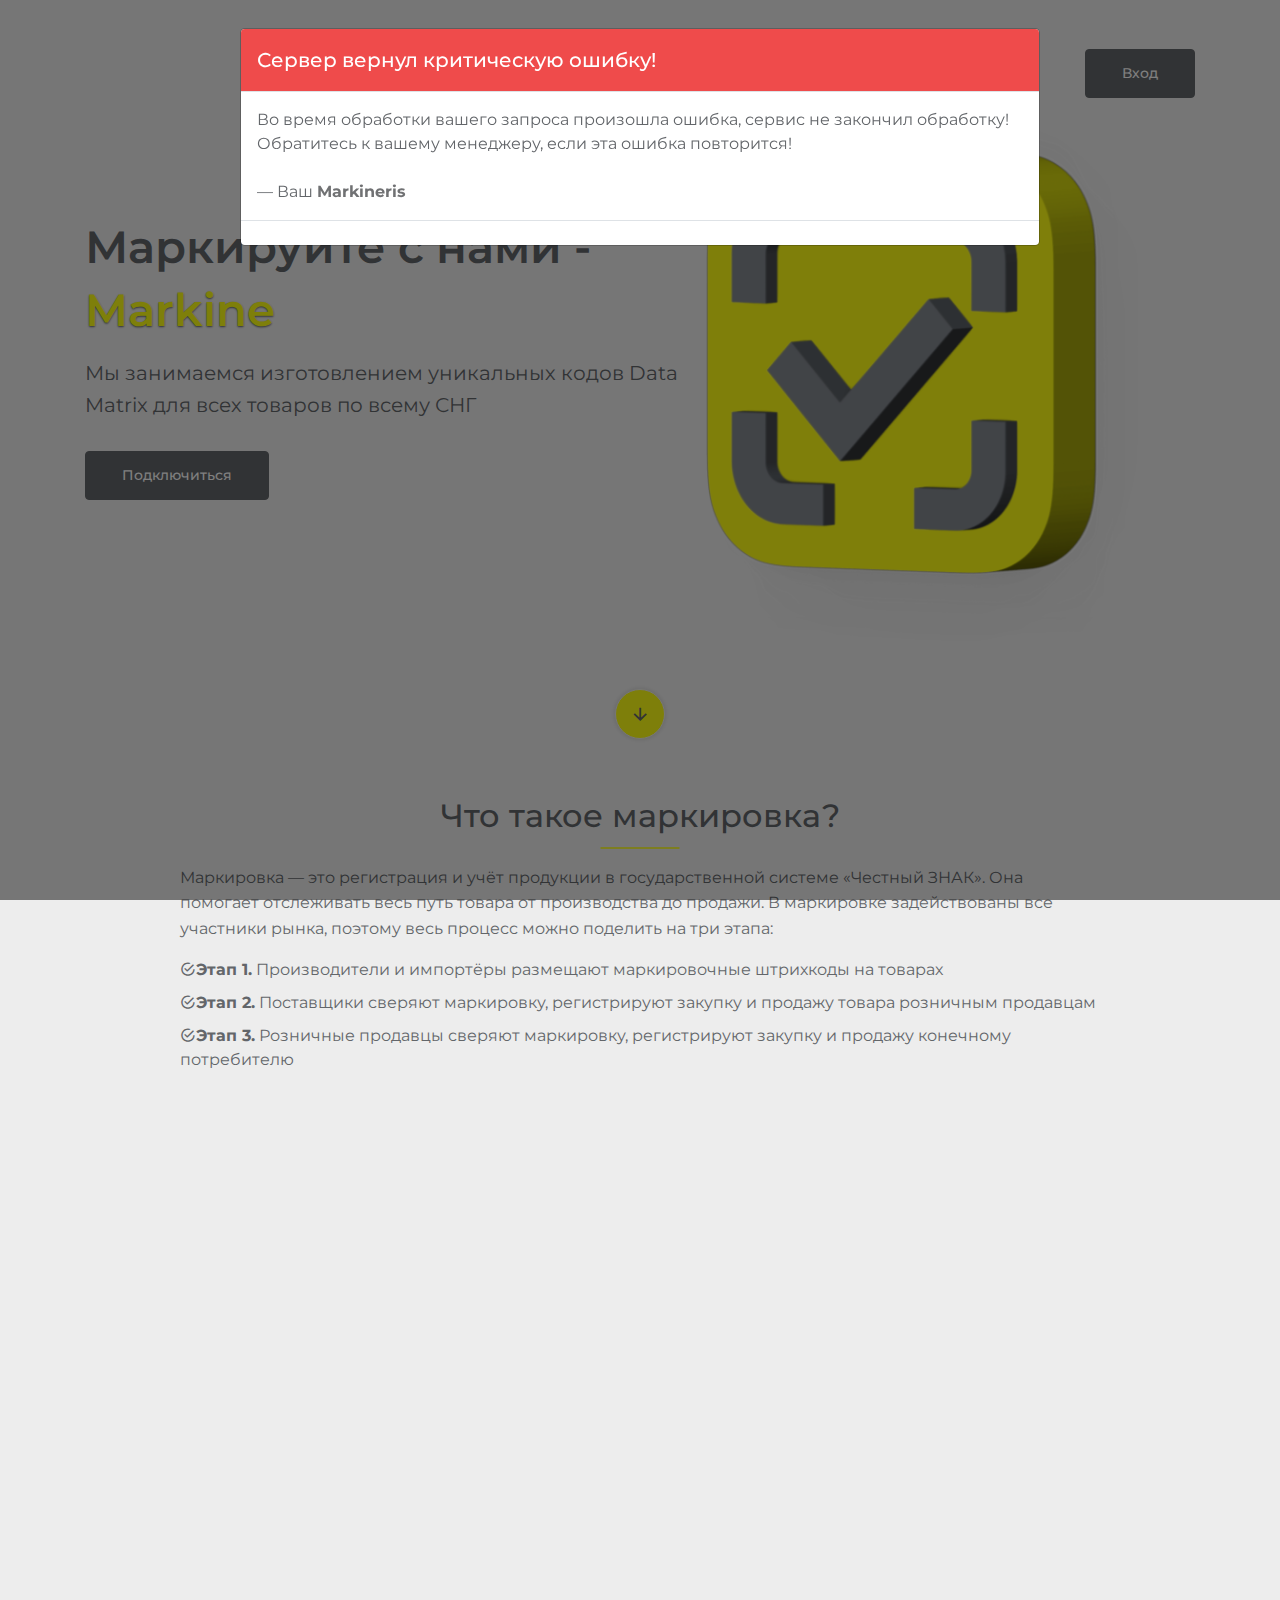
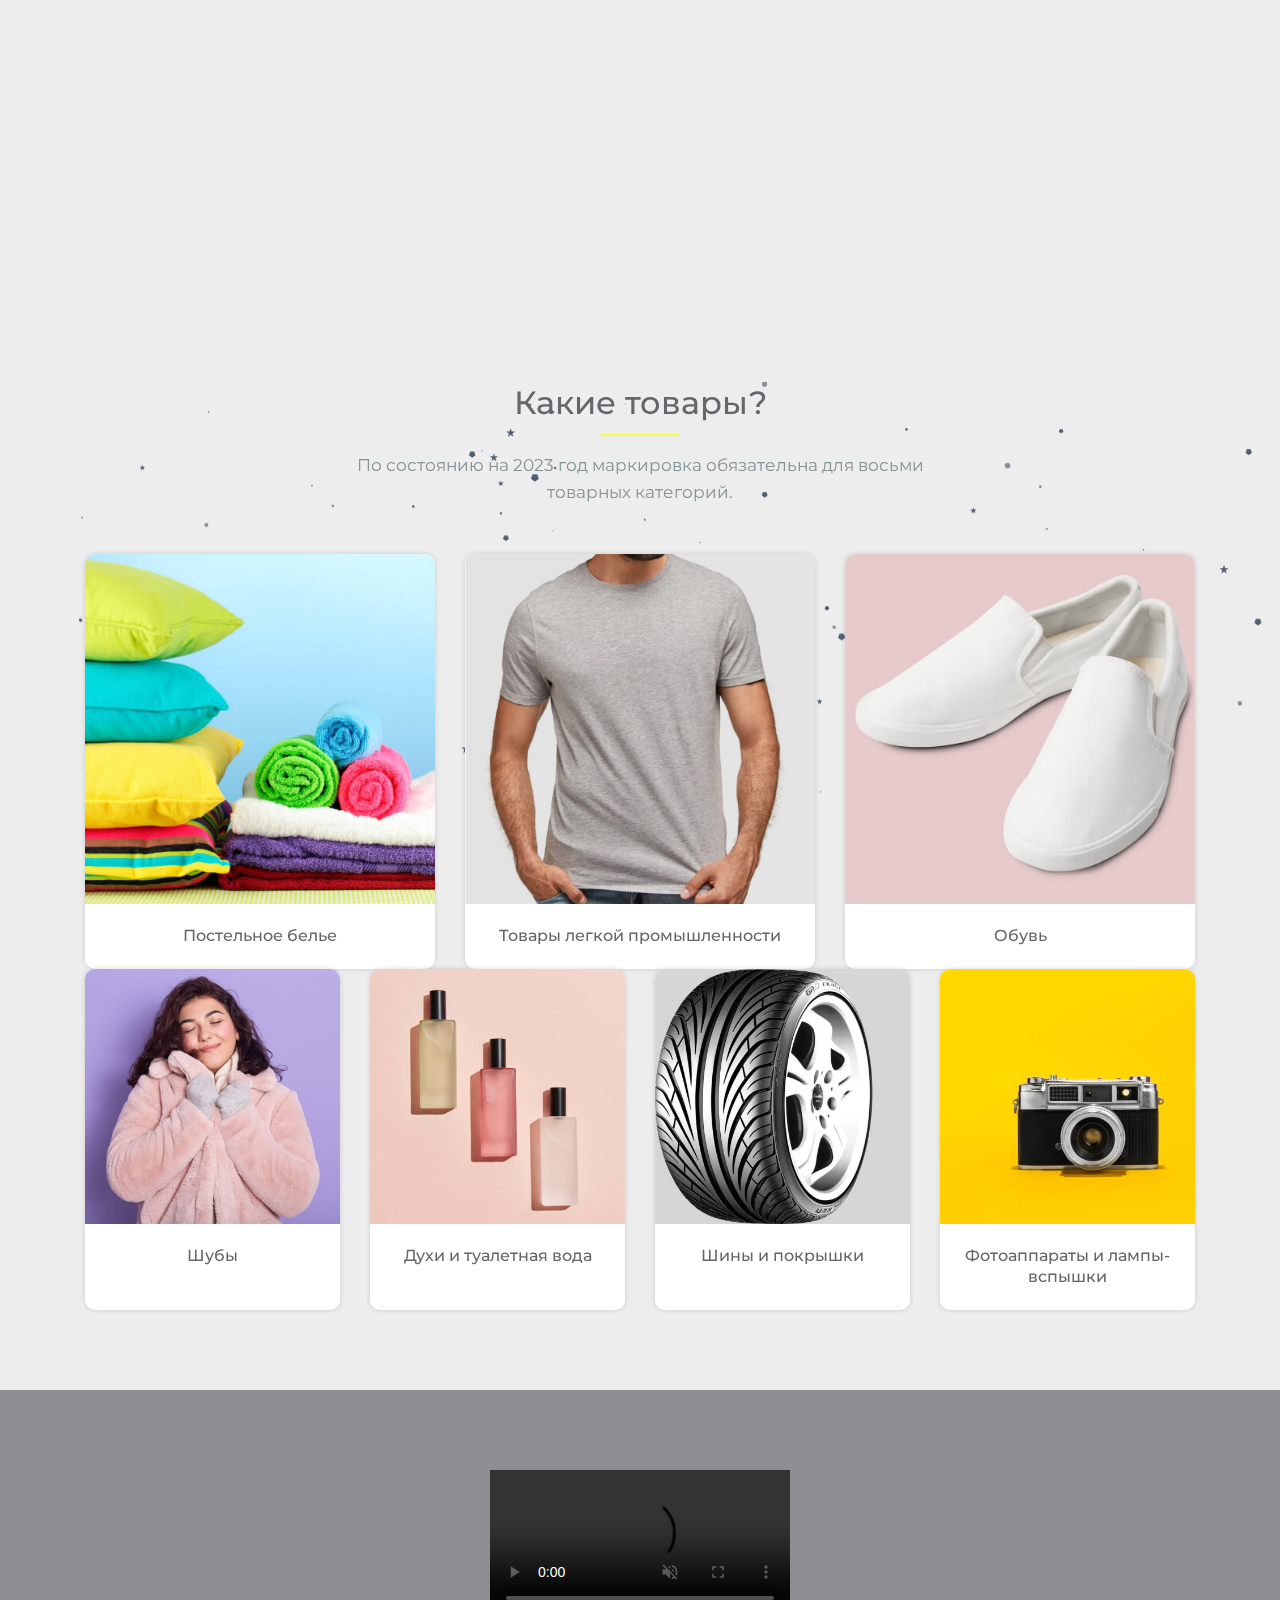
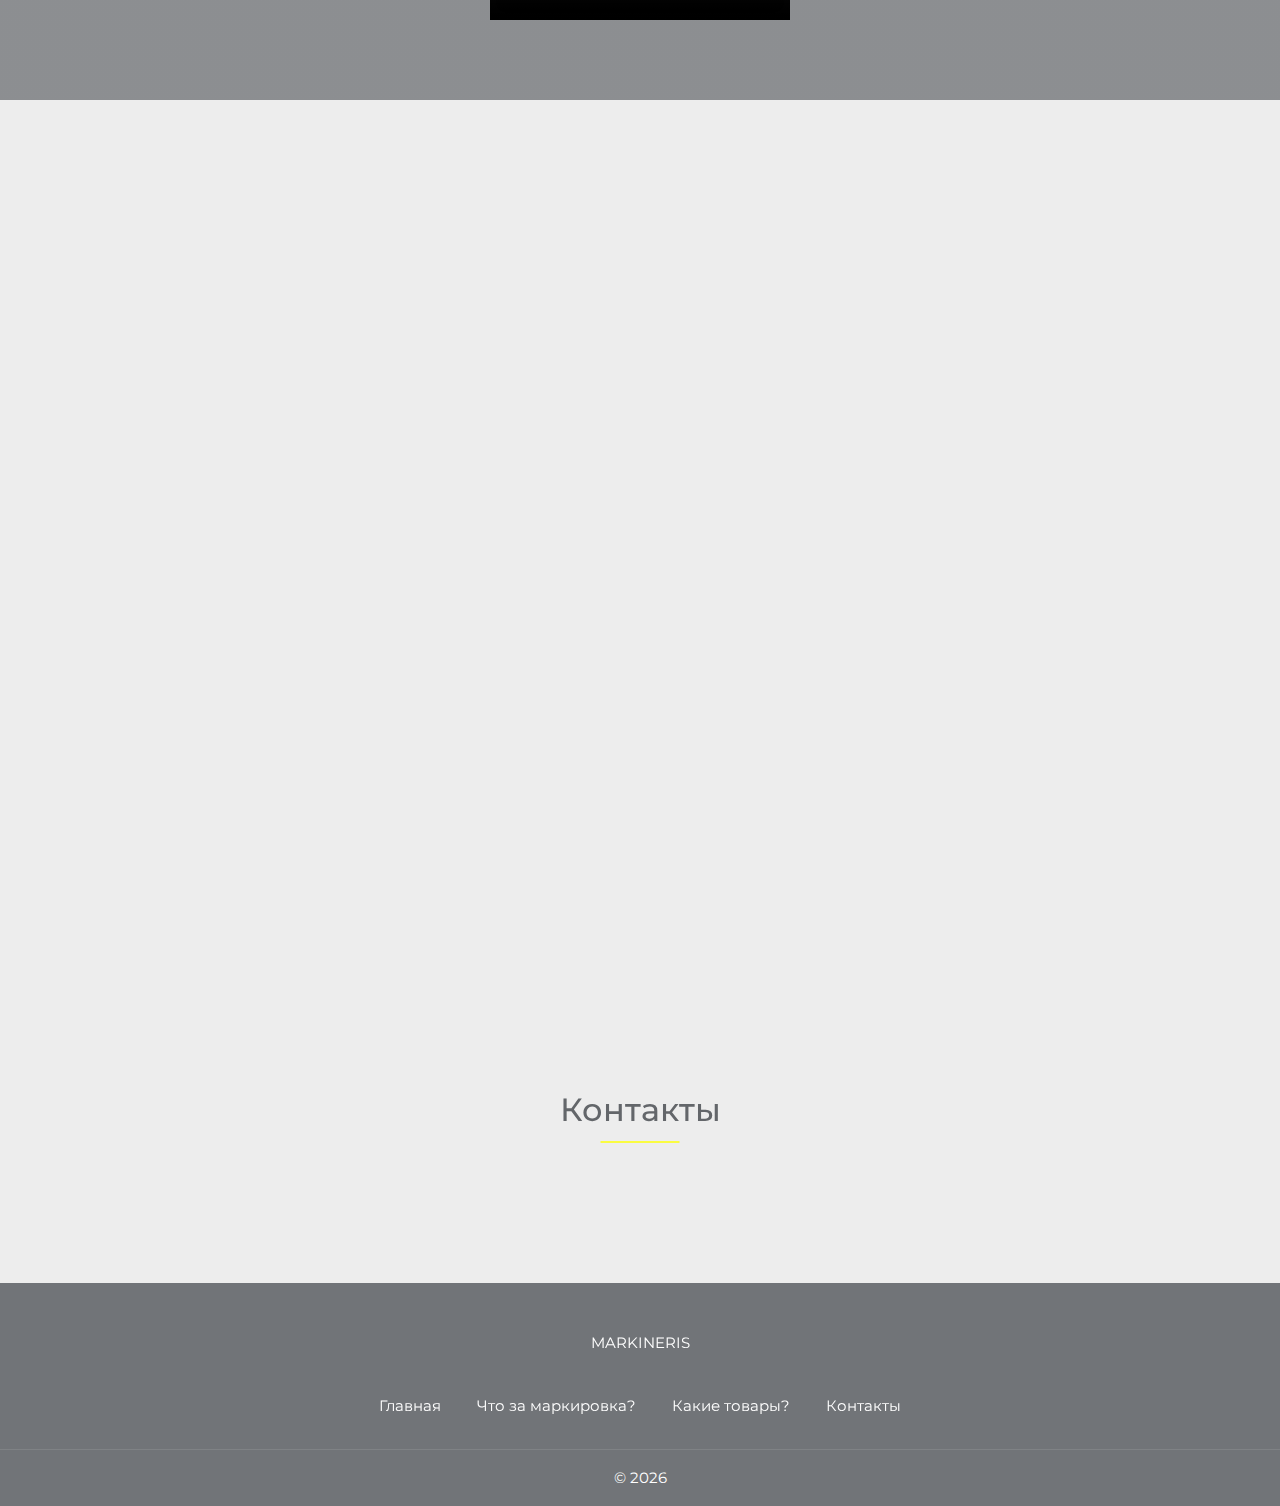
==== commit 30d859d3: "- markineris maintenance and error pages changed" ====
--- a/markineris_error.html
+++ b/markineris_error.html
@@ -524,7 +524,7 @@
     <!-- END FOOTER-ALT -->
 
 
-<div class="modal fade" id="client_messageModal" data-backdrop="static" tabindex="-1" role="dialog" aria-labelledby="client_messageModalLabel" aria-hidden="true">
+<div class="modal fade" id="client_messageModal" data-backdrop="static" data-keyboard="false" tabindex="-1" role="dialog" aria-labelledby="client_messageModalLabel" aria-hidden="true">
   <div class="modal-dialog modal-lg" role="document">
     <div class="modal-content">
       <div class="modal-header text-white bg-danger">
@@ -536,7 +536,7 @@
       <div class="modal-body">
 	Во время обработки вашего запроса произошла ошибка, сервис не закончил обработку! Обратитесь к вашему менеджеру, если эта ошибка повторится!
 	<br><br>
-	— Ваш <b>Multi Orders</b> сервис
+          — Ваш <a href="https://www.markineris.com/login"><span style="color: #707173"><b>Markineris</b></span></a>
       </div>
       <div class="modal-footer">
         <!--<button type="button" class="btn btn-danger"  data-dismiss="modal">Ок</button>-->
@@ -555,15 +555,23 @@
 
     <!--Bootstrap Js-->
 
-  
-  <script src="js/bootstrap.bundle.min.js"></script>
- <script src="https://ajax.googleapis.com/ajax/libs/jquery/3.6.4/jquery.min.js"></script>
+  <script src="
+  https://cdn.jsdelivr.net/npm/jquery@3.7.0/dist/jquery.min.js
+  "></script>
+  <script src="https://cdn.jsdelivr.net/npm/popper.js@1.16.1/dist/umd/popper.min.js"></script>
+  <script src="https://cdn.jsdelivr.net/npm/bootstrap@4.6.2/dist/js/bootstrap.bundle.min.js"></script>
+  <script
+      src="https://cdnjs.cloudflare.com/ajax/libs/selectize.js/0.15.2/js/selectize.min.js"
+      integrity="sha512-IOebNkvA/HZjMM7MxL0NYeLYEalloZ8ckak+NDtOViP7oiYzG5vn6WVXyrJDiJPhl4yRdmNAG49iuLmhkUdVsQ=="
+      crossorigin="anonymous"
+      referrerpolicy="no-referrer">
+  </script>
   <script>
   
       window.onload = function () {
         
             
-        $("#client_messageModal").modal('show');
+        $("#client_messageModal").modal({backdrop: 'static', keyboard: false}, 'show');
     };
   </script>
   
